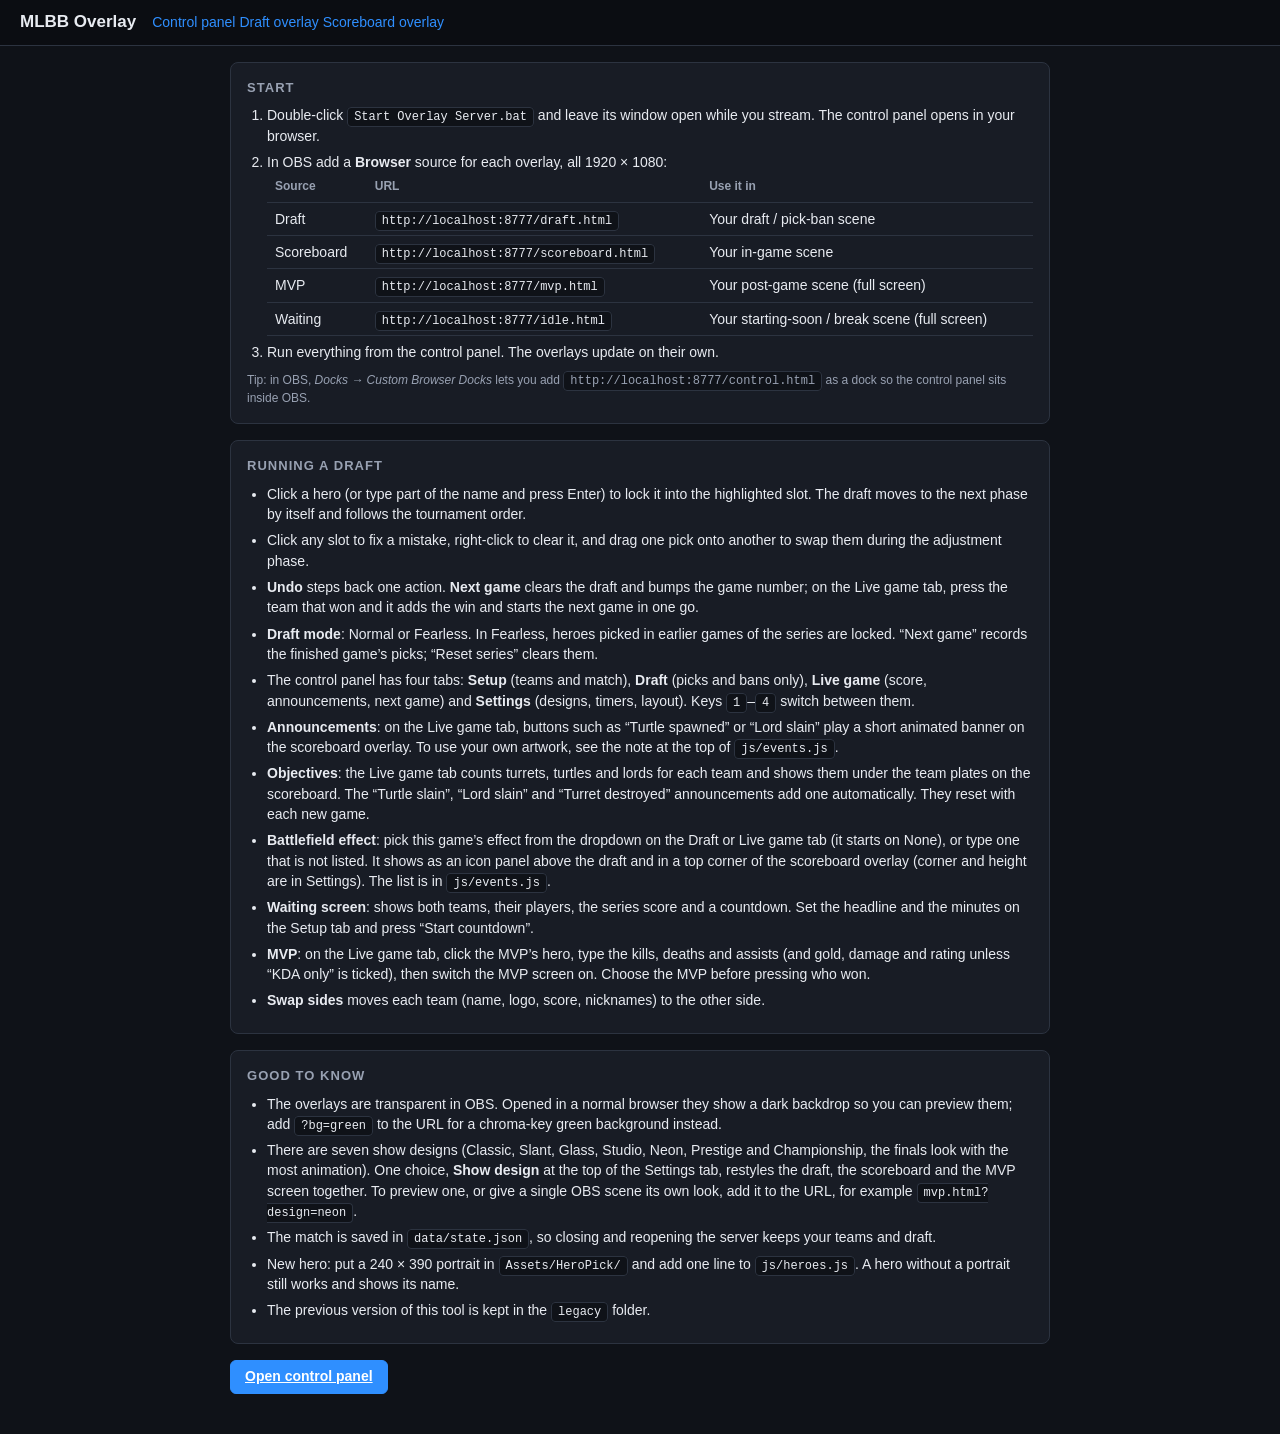
==== index.html @ 10f3a387 "Add MVP and waiting screens, one show design, Championship look - MVP screen (mvp.html): pick the MV" ====
<!DOCTYPE html>
<html lang="en">
<head>
    <meta charset="UTF-8">
    <meta name="viewport" content="width=device-width, initial-scale=1.0">
    <title>MLBB Overlay – Setup</title>
    <link rel="stylesheet" href="css/control.css">
    <style>
        main { max-width: 860px; }
        .card h2 { margin-bottom: 8px; }
        ol, ul { margin: 0; padding-left: 20px; }
        li { margin: 6px 0; }
        code { padding: 2px 6px; background: var(--bg); border: 1px solid var(--line); border-radius: 4px; font: 12px Consolas, monospace; }
        .big-links { display: flex; gap: 10px; flex-wrap: wrap; }
        table { width: 100%; border-collapse: collapse; }
        td, th { text-align: left; padding: 6px 8px; border-bottom: 1px solid var(--line); }
        th { color: var(--muted); font-size: 12px; font-weight: 600; }
    </style>
</head>
<body>
<header class="topbar">
    <h1>MLBB Overlay</h1>
    <nav>
        <a href="control.html">Control panel</a>
        <a href="draft.html" target="_blank">Draft overlay</a>
        <a href="scoreboard.html" target="_blank">Scoreboard overlay</a>
    </nav>
</header>
<main>
    <div class="card">
        <h2>Start</h2>
        <ol>
            <li>Double-click <code>Start Overlay Server.bat</code> and leave its window open while you stream. The control panel opens in your browser.</li>
            <li>In OBS add a <b>Browser</b> source for each overlay, all 1920 × 1080:
                <table>
                    <tr><th>Source</th><th>URL</th><th>Use it in</th></tr>
                    <tr><td>Draft</td><td><code>http://localhost:8777/draft.html</code></td><td>Your draft / pick-ban scene</td></tr>
                    <tr><td>Scoreboard</td><td><code>http://localhost:8777/scoreboard.html</code></td><td>Your in-game scene</td></tr>
                    <tr><td>MVP</td><td><code>http://localhost:8777/mvp.html</code></td><td>Your post-game scene (full screen)</td></tr>
                    <tr><td>Waiting</td><td><code>http://localhost:8777/idle.html</code></td><td>Your starting-soon / break scene (full screen)</td></tr>
                </table>
            </li>
            <li>Run everything from the control panel. The overlays update on their own.</li>
        </ol>
        <p class="hint">Tip: in OBS, <i>Docks → Custom Browser Docks</i> lets you add <code>http://localhost:8777/control.html</code> as a dock so the control panel sits inside OBS.</p>
    </div>

    <div class="card">
        <h2>Running a draft</h2>
        <ul>
            <li>Click a hero (or type part of the name and press Enter) to lock it into the highlighted slot. The draft moves to the next phase by itself and follows the tournament order.</li>
            <li>Click any slot to fix a mistake, right-click to clear it, and drag one pick onto another to swap them during the adjustment phase.</li>
            <li><b>Undo</b> steps back one action. <b>Next game</b> clears the draft and bumps the game number; on the Live game tab, press the team that won and it adds the win and starts the next game in one go.</li>
            <li><b>Draft mode</b>: Normal or Fearless. In Fearless, heroes picked in earlier games of the series are locked. “Next game” records the finished game’s picks; “Reset series” clears them.</li>
            <li>The control panel has four tabs: <b>Setup</b> (teams and match), <b>Draft</b> (picks and bans only), <b>Live game</b> (score, announcements, next game) and <b>Settings</b> (designs, timers, layout). Keys <code>1</code>–<code>4</code> switch between them.</li>
            <li><b>Announcements</b>: on the Live game tab, buttons such as “Turtle spawned” or “Lord slain” play a short animated banner on the scoreboard overlay. To use your own artwork, see the note at the top of <code>js/events.js</code>.</li>
            <li><b>Objectives</b>: the Live game tab counts turrets, turtles and lords for each team and shows them under the team plates on the scoreboard. The “Turtle slain”, “Lord slain” and “Turret destroyed” announcements add one automatically. They reset with each new game.</li>
            <li><b>Battlefield effect</b>: pick this game’s effect from the dropdown on the Draft or Live game tab (it starts on None), or type one that is not listed. It shows as an icon panel above the draft and in a top corner of the scoreboard overlay (corner and height are in Settings). The list is in <code>js/events.js</code>.</li>
            <li><b>Waiting screen</b>: shows both teams, their players, the series score and a countdown. Set the headline and the minutes on the Setup tab and press “Start countdown”.</li>
            <li><b>MVP</b>: on the Live game tab, click the MVP’s hero, type the kills, deaths and assists (and gold, damage and rating unless “KDA only” is ticked), then switch the MVP screen on. Choose the MVP before pressing who won.</li>
            <li><b>Swap sides</b> moves each team (name, logo, score, nicknames) to the other side.</li>
        </ul>
    </div>

    <div class="card">
        <h2>Good to know</h2>
        <ul>
            <li>The overlays are transparent in OBS. Opened in a normal browser they show a dark backdrop so you can preview them; add <code>?bg=green</code> to the URL for a chroma-key green background instead.</li>
            <li>There are seven show designs (Classic, Slant, Glass, Studio, Neon, Prestige and Championship, the finals look with the most animation). One choice, <b>Show design</b> at the top of the Settings tab, restyles the draft, the scoreboard and the MVP screen together. To preview one, or give a single OBS scene its own look, add it to the URL, for example <code>mvp.html?design=neon</code>.</li>
            <li>The match is saved in <code>data/state.json</code>, so closing and reopening the server keeps your teams and draft.</li>
            <li>New hero: put a 240 × 390 portrait in <code>Assets/HeroPick/</code> and add one line to <code>js/heroes.js</code>. A hero without a portrait still works and shows its name.</li>
            <li>The previous version of this tool is kept in the <code>legacy</code> folder.</li>
        </ul>
    </div>

    <div class="big-links">
        <a class="btn primary" href="control.html">Open control panel</a>
    </div>
</main>
</body>
</html>
---- css/control.css ----
:root {
    --bg: #0f1218;
    --card: #181c25;
    --card-2: #20252f;
    --line: #2c3340;
    --text: #e8ebf1;
    --muted: #98a1b2;
    --blue: #2f8fff;
    --red: #ff3d55;
    --gold: #ffc94d;
    --ok: #36c275;
    --radius: 8px;
}

* { box-sizing: border-box; }
[hidden] { display: none !important; }

body {
    margin: 0;
    background: var(--bg);
    color: var(--text);
    font: 14px/1.45 'Segoe UI', Roboto, Arial, sans-serif;
}

.blue { --team: var(--blue); }
.red { --team: var(--red); }

/* ---- top bar ---- */
.topbar {
    position: sticky;
    top: 0;
    z-index: 5;
    display: flex;
    align-items: center;
    gap: 16px;
    flex-wrap: wrap;
    padding: 10px 20px;
    background: #0b0d12;
    border-bottom: 1px solid var(--line);
}
.topbar h1 { margin: 0; font-size: 17px; font-weight: 700; }
.topbar a { color: var(--blue); text-decoration: none; }
.topbar a:hover { text-decoration: underline; }
.status { padding: 3px 10px; border-radius: 999px; font-size: 12px; background: var(--card-2); color: var(--muted); }
.status::before { content: ''; display: inline-block; width: 8px; height: 8px; margin-right: 6px; border-radius: 50%; background: currentColor; }
.status.ok { color: var(--ok); }
.status.warn { color: var(--gold); }
.status.bad { color: var(--red); }

main { max-width: 1560px; margin: 0 auto; padding: 16px 20px 40px; display: flex; flex-direction: column; gap: 16px; }
.row3 { display: grid; grid-template-columns: 1fr 1.15fr 1fr; gap: 16px; }
.row2 { display: grid; grid-template-columns: 1fr 1fr; gap: 16px; }

.card {
    background: var(--card);
    border: 1px solid var(--line);
    border-radius: var(--radius);
    padding: 16px;
    min-width: 0;
}
.card.team { border-top: 3px solid var(--team); }
.card h2 { margin: 0 0 12px; font-size: 13px; font-weight: 700; letter-spacing: 0.08em; text-transform: uppercase; color: var(--muted); }
.card.team h2 { color: var(--team); }
hr { border: 0; border-top: 1px solid var(--line); margin: 14px 0; }

/* ---- form controls ---- */
.field { display: flex; flex-direction: column; gap: 4px; margin-bottom: 12px; font-size: 12px; color: var(--muted); min-width: 0; }
.field.grow { flex: 1 1 0; }
.field.tag { width: 84px; }
.field.small { width: 120px; margin-bottom: 0; }
.inline { display: flex; gap: 12px; align-items: flex-start; flex-wrap: wrap; }
.inline > .field:not(.tag):not(.small):not(.fixed) { flex: 1 1 140px; }
.team .logo-row { flex-wrap: nowrap; }
.team .logo-row .btn { padding: 0 10px; }

input[type='text'], input[type='number'], input[type='search'], select {
    width: 100%;
    height: 34px;
    padding: 0 10px;
    color: var(--text);
    background: var(--bg);
    border: 1px solid var(--line);
    border-radius: 6px;
    font: inherit;
}
input:focus-visible, select:focus-visible, button:focus-visible, .btn:focus-within {
    outline: 2px solid var(--blue);
    outline-offset: 1px;
}
input::placeholder { color: #5d6676; }

.btn, .stepper button, .chip {
    display: inline-flex;
    align-items: center;
    justify-content: center;
    height: 34px;
    padding: 0 14px;
    color: var(--text);
    background: var(--card-2);
    border: 1px solid var(--line);
    border-radius: 6px;
    font: inherit;
    font-weight: 600;
    white-space: nowrap;
    cursor: pointer;
    user-select: none;
}
.btn:hover, .stepper button:hover, .chip:hover { background: #2a3140; border-color: #3c4658; }
.btn:active, .stepper button:active { transform: translateY(1px); }
.btn:disabled, .stepper button:disabled { opacity: 0.45; cursor: default; }
.btn.primary { background: var(--blue); border-color: var(--blue); color: #fff; }
.btn.primary:hover { background: #4a9eff; }
.btn.ghost { background: transparent; }
.btn.danger { color: #ff8090; border-color: #5a2a33; }
.btn.danger:hover { background: #3a1c22; }
.btn[data-armed] { background: var(--red); border-color: var(--red); color: #fff; }

.actions { display: flex; gap: 8px; flex-wrap: wrap; align-items: center; }
.check { display: flex; align-items: center; gap: 8px; color: var(--text); font-size: 13px; cursor: pointer; }
.check input { width: 16px; height: 16px; accent-color: var(--blue); }
.match .check { margin-top: 12px; }
.hint { margin: 10px 0 0; font-size: 12px; color: var(--muted); }

.stepper { display: inline-flex; align-items: center; gap: 6px; }
.stepper button { width: 34px; padding: 0; font-size: 18px; }
.stepper output { min-width: 34px; text-align: center; font-size: 18px; font-weight: 700; color: var(--text); }
.stepper.big output { min-width: 44px; font-size: 28px; color: var(--team); }

.logo-row { display: flex; align-items: center; gap: 8px; flex-wrap: wrap; }
.logo-preview {
    width: 56px;
    height: 56px;
    display: flex;
    align-items: center;
    justify-content: center;
    background: var(--bg);
    border: 1px solid var(--line);
    border-radius: 6px;
    color: var(--team, var(--muted));
    font-weight: 700;
    overflow: hidden;
}
.logo-preview.wide { width: 96px; }
.logo-preview img { width: 100%; height: 100%; object-fit: contain; padding: 4px; }

/* ---- draft ---- */
.draft-head { display: flex; align-items: center; gap: 14px; flex-wrap: wrap; margin-bottom: 12px; }
.draft-head h2 { margin: 0; }
.phase-box {
    display: flex;
    flex-direction: column;
    min-width: 230px;
    padding: 6px 12px;
    border-left: 4px solid var(--team, var(--gold));
    background: var(--card-2);
    border-radius: 0 6px 6px 0;
}
.phase-step { font-size: 11px; color: var(--muted); text-transform: uppercase; letter-spacing: 0.06em; }
.phase-name { font-size: 16px; font-weight: 700; text-transform: capitalize; color: var(--team, var(--gold)); }
.timer-box {
    min-width: 70px;
    padding: 0 12px;
    height: 48px;
    display: flex;
    align-items: center;
    justify-content: center;
    font-size: 30px;
    font-weight: 700;
    font-variant-numeric: tabular-nums;
    background: var(--bg);
    border: 1px solid var(--line);
    border-radius: 6px;
}
.timer-box.low { color: var(--red); border-color: var(--red); }

.options { display: flex; gap: 10px 22px; flex-wrap: wrap; align-items: flex-end; margin-bottom: 14px; }
.options .check { height: 34px; }

.board { display: grid; grid-template-columns: 1fr 1fr; gap: 20px; }
.board-side { min-width: 0; }
.board-title { font-size: 15px; font-weight: 700; color: var(--team); margin-bottom: 8px; white-space: nowrap; overflow: hidden; text-overflow: ellipsis; }
.board-side.red .board-title { text-align: right; }
.slots { display: flex; gap: 8px; margin-bottom: 8px; }
.board-side.red .slots { flex-direction: row-reverse; }
.pick-col { flex: 1 1 0; min-width: 0; display: flex; flex-direction: column; gap: 6px; }
.pick-col input { height: 30px; font-size: 13px; text-align: center; padding: 0 6px; }

.slot {
    position: relative;
    display: block;
    width: 100%;
    padding: 0;
    overflow: hidden;
    color: var(--text);
    background: var(--bg);
    border: 2px solid var(--line);
    border-radius: 6px;
    font: inherit;
    cursor: pointer;
}
.slot.ban { flex: 0 0 64px; width: 64px; height: 56px; }
.slot.pick { height: 132px; }
.slot img { position: absolute; inset: 0; width: 100%; height: 100%; object-fit: cover; object-position: 50% 10%; pointer-events: none; }
.slot.ban img { filter: grayscale(1) brightness(0.75); }
.slot .snum { position: absolute; inset: 0; display: flex; align-items: center; justify-content: center; font-size: 11px; color: #5d6676; text-transform: uppercase; }
.slot.filled .snum { display: none; }
.slot .sname {
    position: absolute;
    left: 0;
    right: 0;
    bottom: 0;
    padding: 12px 4px 3px;
    font-size: 12px;
    font-weight: 600;
    text-align: center;
    white-space: nowrap;
    overflow: hidden;
    text-overflow: ellipsis;
    background: linear-gradient(to top, rgba(0, 0, 0, 0.9), transparent);
}
.slot.ban .sname { font-size: 10px; padding-top: 8px; }
.slot:not(.filled) .sname { display: none; }
.slot:hover { border-color: #55627a; }
.slot.current { border-color: var(--team); border-style: dashed; }
.slot.current .snum { color: var(--team); }
.slot.target { border-style: solid; border-color: var(--gold); box-shadow: 0 0 0 3px rgba(255, 201, 77, 0.3); }
.slot.target .snum { color: var(--gold); font-weight: 700; }

/* ---- hero picker ---- */
.picker { margin-top: 16px; border-top: 1px solid var(--line); padding-top: 14px; }
.picker-head { display: flex; gap: 12px; flex-wrap: wrap; align-items: center; margin-bottom: 12px; }
.picker-head input { flex: 1 1 280px; max-width: 520px; height: 38px; }
.roles { display: flex; gap: 6px; flex-wrap: wrap; }
.chip { height: 30px; padding: 0 12px; border-radius: 999px; font-weight: 500; font-size: 13px; }
.chip.on { background: var(--text); color: var(--bg); border-color: var(--text); }

.hero-grid { display: grid; grid-template-columns: repeat(auto-fill, minmax(78px, 1fr)); gap: 6px; }
.hero {
    position: relative;
    height: 96px;
    padding: 0;
    overflow: hidden;
    color: var(--text);
    background: var(--card-2);
    border: 2px solid transparent;
    border-radius: 6px;
    font: inherit;
    cursor: pointer;
}
.hero img { position: absolute; inset: 0; width: 100%; height: 100%; object-fit: cover; object-position: 50% 8%; }
.hero.noimg img { display: none; }
.hero span {
    position: absolute;
    left: 0;
    right: 0;
    bottom: 0;
    padding: 14px 3px 3px;
    font-size: 11px;
    font-weight: 600;
    line-height: 1.15;
    text-align: center;
    background: linear-gradient(to top, rgba(0, 0, 0, 0.92) 40%, transparent);
}
.hero.noimg span { top: 0; display: flex; align-items: center; justify-content: center; padding: 4px; font-size: 12px; background: none; }
.hero:hover:not(:disabled) { border-color: var(--gold); transform: translateY(-1px); }
.hero:disabled { cursor: not-allowed; opacity: 0.28; filter: grayscale(1); }
.hero em { display: none; }
.hero.locked { opacity: 0.5; }
.hero.locked em {
    display: block;
    position: absolute;
    top: 4px;
    left: 4px;
    padding: 1px 5px;
    font-size: 10px;
    font-style: normal;
    font-weight: 700;
    color: #1b1400;
    background: var(--gold);
    border-radius: 3px;
}

/* ---- fearless: heroes already played this series ---- */
.field.medium { width: 240px; margin-bottom: 0; }
.played { display: grid; grid-template-columns: 1fr 1fr; gap: 20px; margin-top: 14px; padding: 12px; background: var(--bg); border: 1px solid var(--line); border-radius: 6px; }
.played-title { font-size: 12px; font-weight: 700; color: var(--team); margin-bottom: 6px; }
.played .hint { margin: 0; }
.played-foot { grid-column: 1 / -1; display: flex; align-items: center; justify-content: space-between; gap: 12px; flex-wrap: wrap; }
.played-row { display: flex; gap: 6px; flex-wrap: wrap; align-items: center; margin-bottom: 6px; }
.played-row span { width: 54px; font-size: 12px; color: var(--muted); }
.pchip { height: 24px; padding: 0 8px; color: var(--text); background: var(--card-2); border: 1px solid var(--line); border-radius: 4px; font: inherit; font-size: 12px; cursor: context-menu; }

/* ---- OBS urls ---- */
.url-row { display: flex; align-items: center; gap: 10px; margin-bottom: 8px; }
.url-row span { width: 84px; color: var(--muted); font-size: 12px; }
.url-row code { flex: 1 1 0; min-width: 0; padding: 7px 10px; overflow-x: auto; white-space: nowrap; background: var(--bg); border: 1px solid var(--line); border-radius: 6px; font: 12px Consolas, monospace; }

@media (max-width: 1100px) {
    .row3, .row2, .board { grid-template-columns: 1fr; }
    .board-side.red .slots { flex-direction: row; }
    .board-side.red .board-title { text-align: left; }
}

/* ---- tabs: one screen per moment of the broadcast ---- */
.tabs { display: flex; gap: 4px; padding: 4px; background: var(--card); border: 1px solid var(--line); border-radius: 10px; }
.tab {
    display: inline-flex;
    align-items: center;
    gap: 8px;
    height: 38px;
    padding: 0 18px;
    color: var(--muted);
    background: transparent;
    border: 0;
    border-radius: 7px;
    font: inherit;
    font-size: 15px;
    font-weight: 700;
    cursor: pointer;
}
.tab:hover { color: var(--text); background: var(--card-2); }
.tab.on { color: #fff; background: var(--blue); }
.tab kbd { padding: 0 6px; font: 600 11px Consolas, monospace; color: inherit; border: 1px solid currentColor; border-radius: 4px; opacity: 0.6; }
.summary { margin-left: auto; font-size: 16px; font-weight: 700; font-variant-numeric: tabular-nums; white-space: pre; }

.panel { display: flex; flex-direction: column; gap: 16px; }
.lead { margin: 0; font-size: 15px; color: var(--muted); }
.next-step { display: flex; align-items: center; justify-content: flex-end; gap: 12px; font-weight: 600; }
.btn.big { height: 46px; padding: 0 26px; font-size: 16px; }
.card-head { display: flex; align-items: center; justify-content: space-between; gap: 12px; margin-bottom: 12px; }
.card-head h2 { margin: 0; }
.card > .check { margin-top: 10px; }
.check.onair { margin-left: auto; padding: 0 12px; height: 34px; border: 1px solid var(--line); border-radius: 6px; }
.check.onair:has(input:checked) { border-color: var(--ok); color: var(--ok); }
.check.onair input { accent-color: var(--ok); }

/* ---- live game: series score ---- */
.scorecard { display: grid; grid-template-columns: 1fr auto 1fr; align-items: center; gap: 24px; }
.score-side { display: flex; flex-direction: column; align-items: center; gap: 8px; min-width: 0; padding: 10px; border-top: 3px solid var(--team); border-radius: 6px; background: var(--bg); }
.score-name { max-width: 100%; font-size: 20px; font-weight: 700; color: var(--team); white-space: nowrap; overflow: hidden; text-overflow: ellipsis; }
.score-mid { display: flex; flex-direction: column; align-items: center; gap: 6px; }
.score-mid .check.onair { margin: 8px 0 0; }
.score-label { font-size: 12px; color: var(--muted); text-transform: uppercase; letter-spacing: 0.08em; }
.stepper.huge { gap: 16px; }
.stepper.huge button { width: 56px; height: 56px; font-size: 30px; }
.stepper.huge output { min-width: 80px; font-size: 64px; line-height: 1; color: var(--team); font-variant-numeric: tabular-nums; }

/* ---- live game: announcement buttons ---- */
.events { display: grid; grid-template-columns: 1fr 1fr 1fr; gap: 16px; }
.ecol { display: flex; flex-direction: column; gap: 8px; min-width: 0; }
.ecol-title { font-size: 13px; font-weight: 700; color: var(--team, var(--muted)); text-transform: uppercase; letter-spacing: 0.06em; white-space: nowrap; overflow: hidden; text-overflow: ellipsis; }
.ecol.neutral .ecol-title { text-align: center; }
.ecol.red .ecol-title { text-align: right; }
.ebtn {
    display: flex;
    align-items: center;
    gap: 12px;
    height: 54px;
    padding: 0 14px;
    color: var(--text);
    background: var(--card-2);
    border: 1px solid var(--line);
    border-left: 5px solid var(--team, var(--gold));
    border-radius: 6px;
    font: inherit;
    font-size: 15px;
    font-weight: 700;
    text-align: left;
    cursor: pointer;
}
.ebtn i { flex: none; width: 30px; height: 30px; color: var(--team, var(--gold)); }
.ebtn i svg { display: block; width: 100%; height: 100%; }
.ebtn:hover { background: #2a3140; border-color: var(--team, var(--gold)); }
.ebtn:active { transform: translateY(1px); }
.ebtn.live { background: var(--team, var(--gold)); border-color: var(--team, var(--gold)); color: #0b0e14; }
.ebtn.live i { color: #0b0e14; }
.ebtn.live::after { content: 'ON SCREEN'; margin-left: auto; font-size: 11px; letter-spacing: 0.08em; }

/* ---- battlefield effect picker (Draft and Live) ---- */
.effect-row { display: flex; align-items: center; gap: 10px; flex-wrap: wrap; margin-bottom: 14px; }
.scorecard .effect-row { grid-column: 1 / -1; margin: 0; justify-content: center; }
.effect-label { font-size: 12px; color: var(--muted); text-transform: uppercase; letter-spacing: 0.08em; }
.effect-select { width: 220px; }
.effect-input { width: 180px !important; }

/* ---- live game: objective counters ---- */
.stats-ctl { display: flex; gap: 18px; flex-wrap: wrap; justify-content: center; margin-top: 4px; }
.stat { display: flex; align-items: center; gap: 6px; font-size: 12px; color: var(--muted); }
.stat i { width: 18px; height: 18px; color: var(--team); }
.stat i svg { display: block; width: 100%; height: 100%; }
.stat .stepper button { width: 28px; height: 28px; font-size: 16px; }
.stat .stepper output { min-width: 22px; font-size: 17px; }

.design-card .options { margin-bottom: 0; align-items: center; }
.design-card .field.medium { width: 360px; }
.design-card .hint { margin: 14px 0 0; font-size: 13px; }

/* ---- setup: waiting screen ---- */
.idle-row { align-items: center; margin-bottom: 12px; }
.idle-row .timer-box { min-width: 110px; }
.idle-msg-field { margin-bottom: 0; }

/* ---- live game: MVP ---- */
.mvp-picks { display: grid; grid-template-columns: 1fr 1fr; gap: 16px; margin-bottom: 14px; }
.mvp-side { display: grid; grid-template-columns: repeat(5, 1fr); gap: 8px; }
.mvp-side.red { direction: rtl; }
.mvp-pick {
    position: relative;
    height: 104px;
    padding: 0;
    overflow: hidden;
    direction: ltr;
    color: var(--text);
    background: var(--bg);
    border: 2px solid var(--line);
    border-radius: 6px;
    font: inherit;
    cursor: pointer;
}
.mvp-pick img { position: absolute; inset: 0; width: 100%; height: 100%; object-fit: cover; object-position: 50% 10%; }
.mvp-pick b, .mvp-pick span { position: absolute; left: 0; right: 0; padding: 0 4px; text-align: center; white-space: nowrap; overflow: hidden; text-overflow: ellipsis; }
.mvp-pick b { bottom: 18px; padding-top: 14px; font-size: 12px; background: linear-gradient(to top, rgba(0, 0, 0, 0.9), transparent); }
.mvp-pick span { bottom: 0; height: 18px; font-size: 11px; color: var(--team); background: rgba(0, 0, 0, 0.9); }
.mvp-pick:hover:not(:disabled) { border-color: var(--gold); }
.mvp-pick:disabled { cursor: default; opacity: 0.4; }
.mvp-pick:disabled b { position: static; display: block; padding: 0; line-height: 100px; background: none; color: #5d6676; }
.mvp-pick.on { border-color: var(--gold); box-shadow: 0 0 0 3px rgba(255, 201, 77, 0.35); }
.mvp-pick.on::after { content: 'MVP'; position: absolute; top: 4px; left: 4px; padding: 1px 6px; font-size: 11px; font-weight: 700; color: #1b1400; background: var(--gold); border-radius: 3px; }
.field.tiny { width: 76px; margin-bottom: 0; }
.mvp-fields { margin-bottom: 0; }
.mvp-fields input:disabled { opacity: 0.4; }

/* ---- live game: who won ---- */
.winners { display: grid; grid-template-columns: 1fr 1fr; gap: 16px; margin-bottom: 14px; }
.wbtn {
    height: 64px;
    padding: 0 18px;
    color: #fff;
    background: var(--team);
    border: 0;
    border-radius: 8px;
    font: inherit;
    font-size: 19px;
    font-weight: 700;
    white-space: nowrap;
    overflow: hidden;
    text-overflow: ellipsis;
    cursor: pointer;
}
.wbtn:hover:not(:disabled) { filter: brightness(1.15); }
.wbtn:active:not(:disabled) { transform: translateY(1px); }
.wbtn:disabled { opacity: 0.35; cursor: default; }
.result { margin: 0 0 14px; padding: 10px 14px; font-size: 16px; font-weight: 700; color: var(--gold); background: var(--bg); border: 1px solid var(--gold); border-radius: 6px; }

@media (max-width: 1100px) {
    .scorecard, .events, .winners, .mvp-picks { grid-template-columns: 1fr; }
    .mvp-side.red { direction: ltr; }
    .ecol.neutral .ecol-title, .ecol.red .ecol-title { text-align: left; }
    .summary { margin-left: 0; }
}
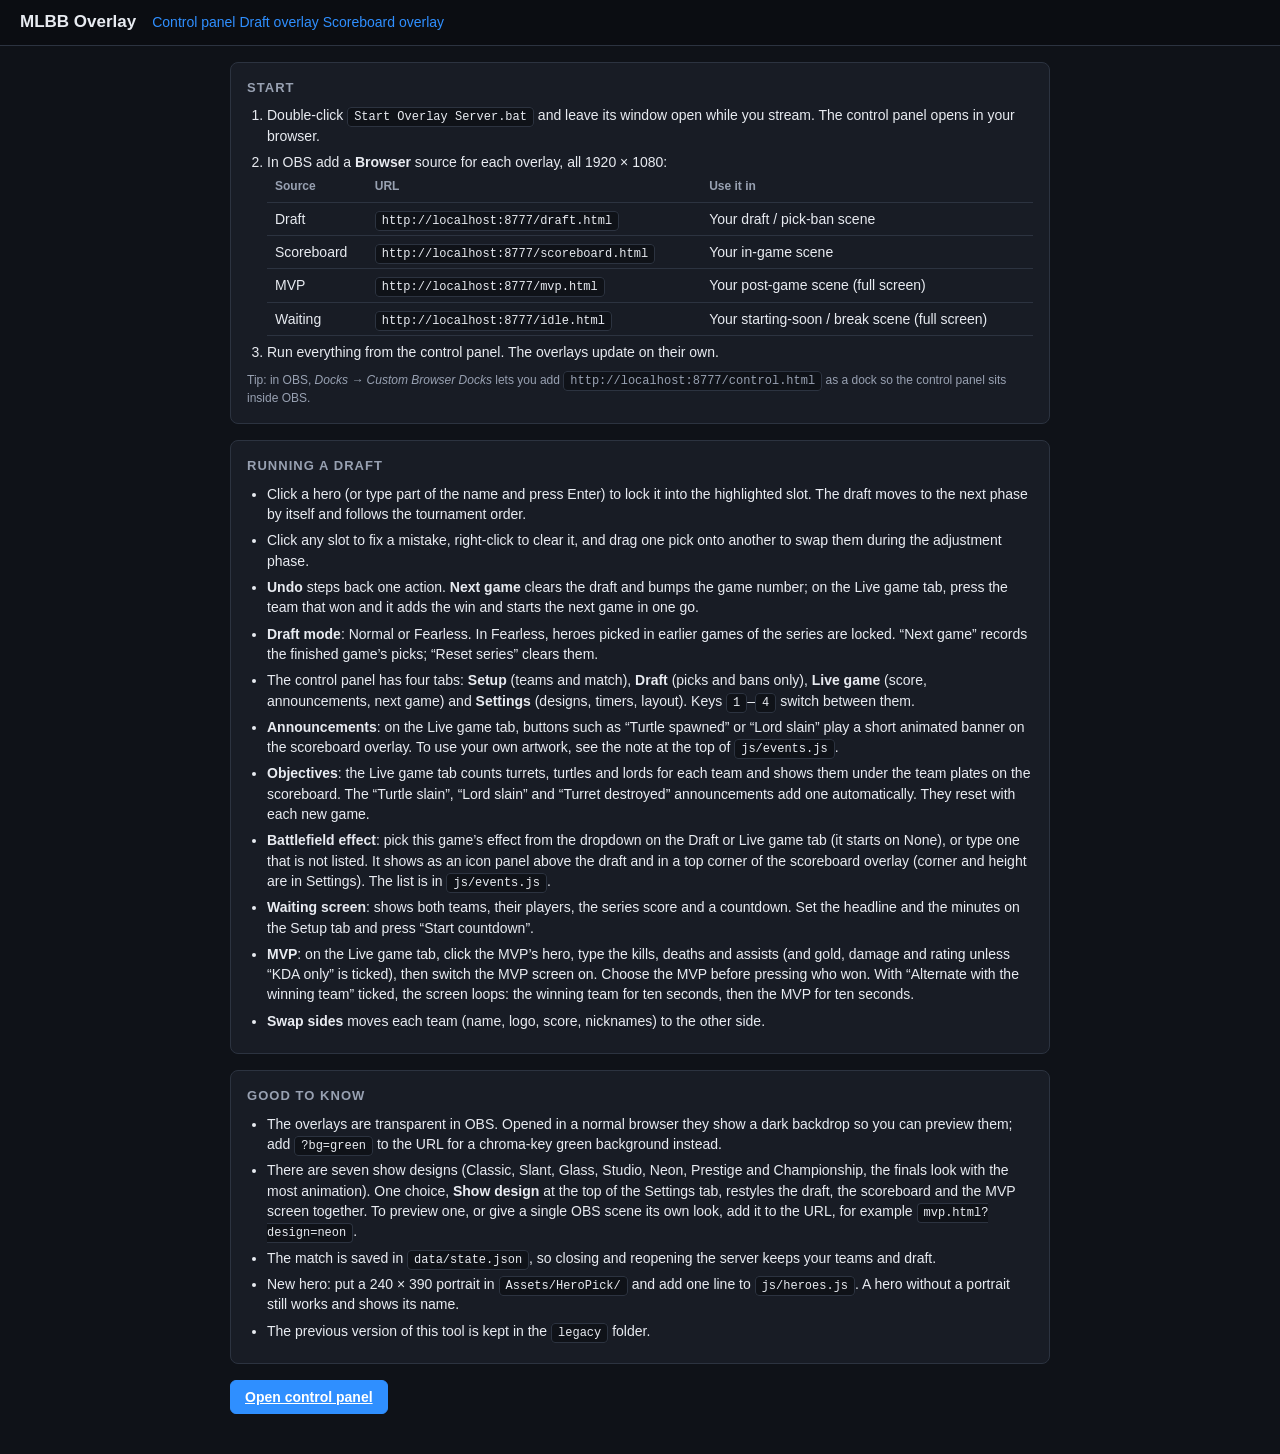
==== commit 93e21a46: "MVP screen loops the winning team and the MVP - New winner slide: game winner, logo, team name and s" ====
--- a/index.html
+++ b/index.html
@@ -57,7 +57,7 @@
             <li><b>Objectives</b>: the Live game tab counts turrets, turtles and lords for each team and shows them under the team plates on the scoreboard. The “Turtle slain”, “Lord slain” and “Turret destroyed” announcements add one automatically. They reset with each new game.</li>
             <li><b>Battlefield effect</b>: pick this game’s effect from the dropdown on the Draft or Live game tab (it starts on None), or type one that is not listed. It shows as an icon panel above the draft and in a top corner of the scoreboard overlay (corner and height are in Settings). The list is in <code>js/events.js</code>.</li>
             <li><b>Waiting screen</b>: shows both teams, their players, the series score and a countdown. Set the headline and the minutes on the Setup tab and press “Start countdown”.</li>
-            <li><b>MVP</b>: on the Live game tab, click the MVP’s hero, type the kills, deaths and assists (and gold, damage and rating unless “KDA only” is ticked), then switch the MVP screen on. Choose the MVP before pressing who won.</li>
+            <li><b>MVP</b>: on the Live game tab, click the MVP’s hero, type the kills, deaths and assists (and gold, damage and rating unless “KDA only” is ticked), then switch the MVP screen on. Choose the MVP before pressing who won. With “Alternate with the winning team” ticked, the screen loops: the winning team for ten seconds, then the MVP for ten seconds.</li>
             <li><b>Swap sides</b> moves each team (name, logo, score, nicknames) to the other side.</li>
         </ul>
     </div>
--- a/css/control.css
+++ b/css/control.css
@@ -428,6 +428,7 @@
 .mvp-pick.on::after { content: 'MVP'; position: absolute; top: 4px; left: 4px; padding: 1px 6px; font-size: 11px; font-weight: 700; color: #1b1400; background: var(--gold); border-radius: 3px; }
 .field.tiny { width: 76px; margin-bottom: 0; }
 .mvp-fields { margin-bottom: 0; }
+.mvp-loop { margin-top: 12px; padding-top: 12px; border-top: 1px solid var(--line); }
 .mvp-fields input:disabled { opacity: 0.4; }
 
 /* ---- live game: who won ---- */
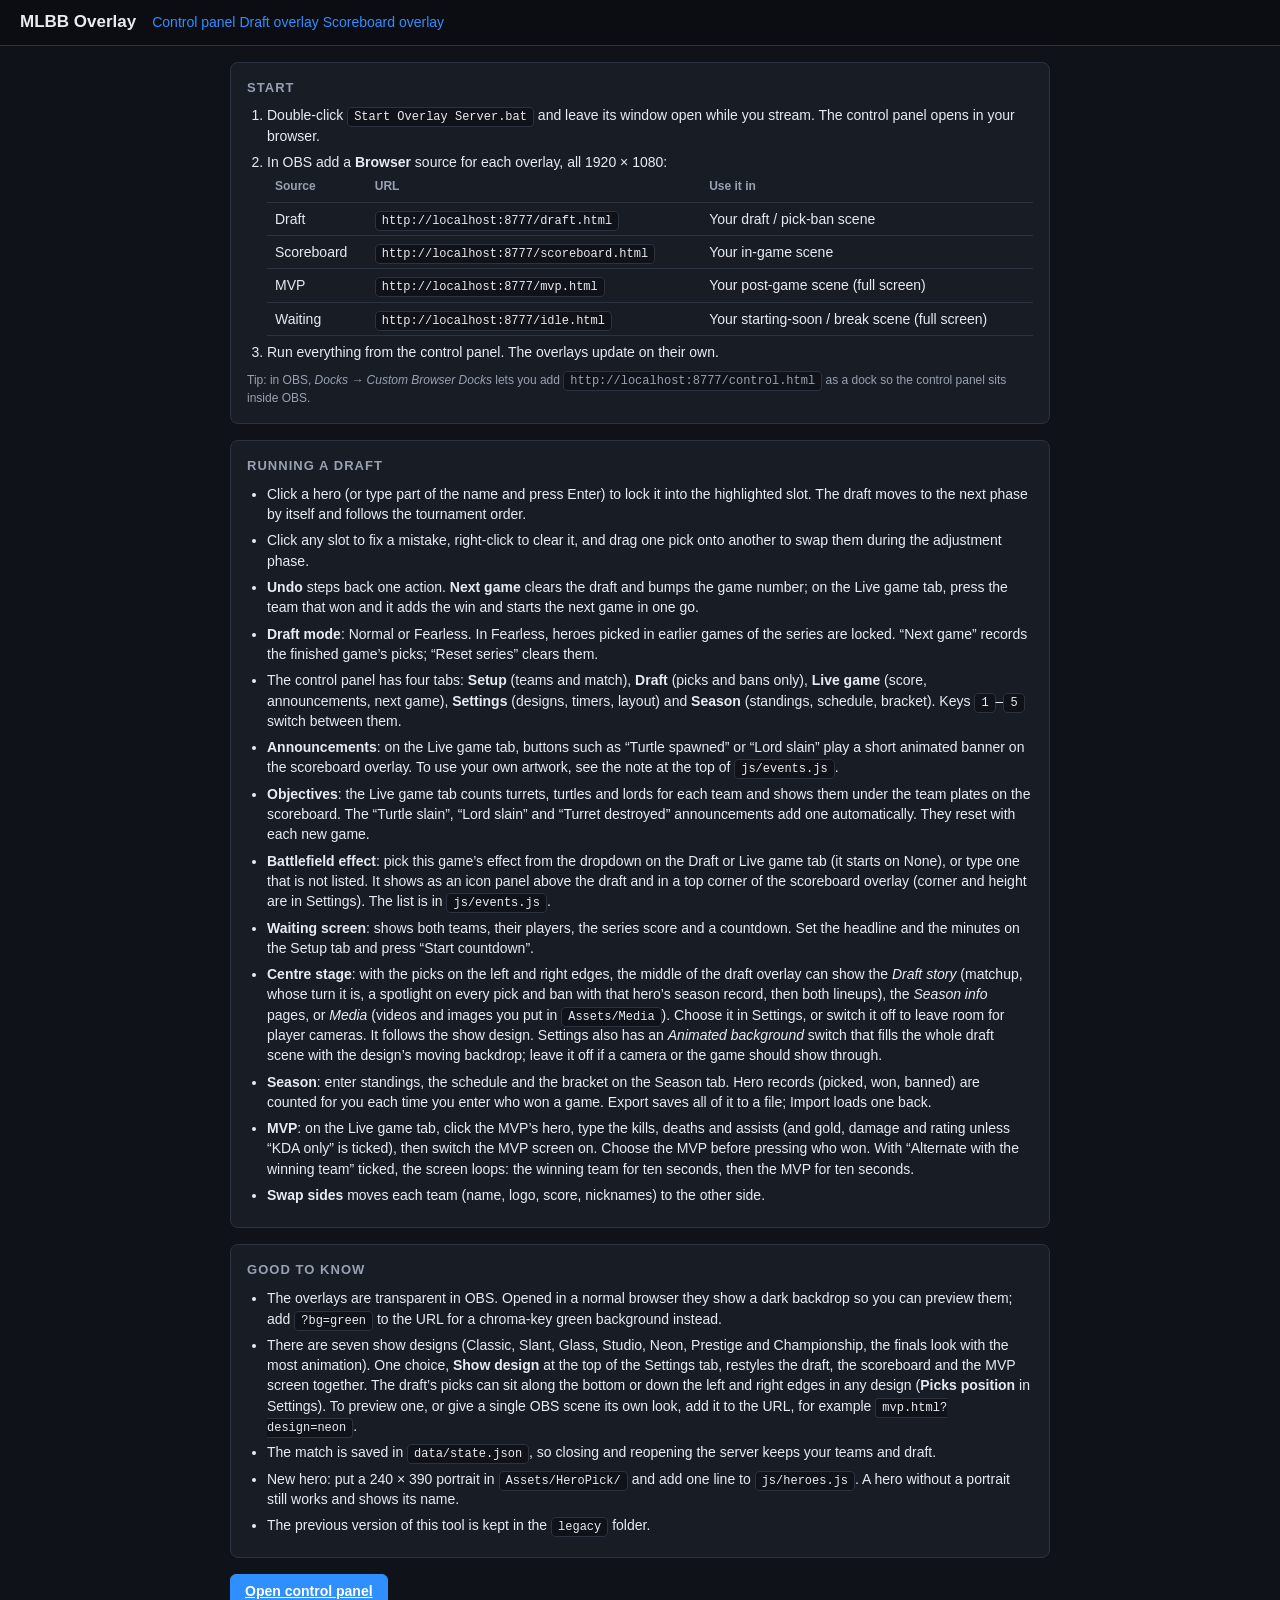
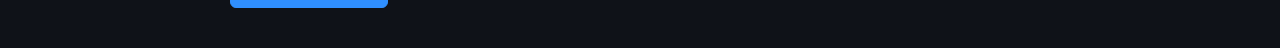
==== commit 4f5f2309: "Centre stage, Season tab, picks position and draft backdrop - Picks position: along the bottom or do" ====
--- a/index.html
+++ b/index.html
@@ -52,11 +52,13 @@
             <li>Click any slot to fix a mistake, right-click to clear it, and drag one pick onto another to swap them during the adjustment phase.</li>
             <li><b>Undo</b> steps back one action. <b>Next game</b> clears the draft and bumps the game number; on the Live game tab, press the team that won and it adds the win and starts the next game in one go.</li>
             <li><b>Draft mode</b>: Normal or Fearless. In Fearless, heroes picked in earlier games of the series are locked. “Next game” records the finished game’s picks; “Reset series” clears them.</li>
-            <li>The control panel has four tabs: <b>Setup</b> (teams and match), <b>Draft</b> (picks and bans only), <b>Live game</b> (score, announcements, next game) and <b>Settings</b> (designs, timers, layout). Keys <code>1</code>–<code>4</code> switch between them.</li>
+            <li>The control panel has four tabs: <b>Setup</b> (teams and match), <b>Draft</b> (picks and bans only), <b>Live game</b> (score, announcements, next game), <b>Settings</b> (designs, timers, layout) and <b>Season</b> (standings, schedule, bracket). Keys <code>1</code>–<code>5</code> switch between them.</li>
             <li><b>Announcements</b>: on the Live game tab, buttons such as “Turtle spawned” or “Lord slain” play a short animated banner on the scoreboard overlay. To use your own artwork, see the note at the top of <code>js/events.js</code>.</li>
             <li><b>Objectives</b>: the Live game tab counts turrets, turtles and lords for each team and shows them under the team plates on the scoreboard. The “Turtle slain”, “Lord slain” and “Turret destroyed” announcements add one automatically. They reset with each new game.</li>
             <li><b>Battlefield effect</b>: pick this game’s effect from the dropdown on the Draft or Live game tab (it starts on None), or type one that is not listed. It shows as an icon panel above the draft and in a top corner of the scoreboard overlay (corner and height are in Settings). The list is in <code>js/events.js</code>.</li>
             <li><b>Waiting screen</b>: shows both teams, their players, the series score and a countdown. Set the headline and the minutes on the Setup tab and press “Start countdown”.</li>
+            <li><b>Centre stage</b>: with the picks on the left and right edges, the middle of the draft overlay can show the <i>Draft story</i> (matchup, whose turn it is, a spotlight on every pick and ban with that hero’s season record, then both lineups), the <i>Season info</i> pages, or <i>Media</i> (videos and images you put in <code>Assets/Media</code>). Choose it in Settings, or switch it off to leave room for player cameras. It follows the show design. Settings also has an <i>Animated background</i> switch that fills the whole draft scene with the design’s moving backdrop; leave it off if a camera or the game should show through.</li>
+            <li><b>Season</b>: enter standings, the schedule and the bracket on the Season tab. Hero records (picked, won, banned) are counted for you each time you enter who won a game. Export saves all of it to a file; Import loads one back.</li>
             <li><b>MVP</b>: on the Live game tab, click the MVP’s hero, type the kills, deaths and assists (and gold, damage and rating unless “KDA only” is ticked), then switch the MVP screen on. Choose the MVP before pressing who won. With “Alternate with the winning team” ticked, the screen loops: the winning team for ten seconds, then the MVP for ten seconds.</li>
             <li><b>Swap sides</b> moves each team (name, logo, score, nicknames) to the other side.</li>
         </ul>
@@ -66,7 +68,7 @@
         <h2>Good to know</h2>
         <ul>
             <li>The overlays are transparent in OBS. Opened in a normal browser they show a dark backdrop so you can preview them; add <code>?bg=green</code> to the URL for a chroma-key green background instead.</li>
-            <li>There are seven show designs (Classic, Slant, Glass, Studio, Neon, Prestige and Championship, the finals look with the most animation). One choice, <b>Show design</b> at the top of the Settings tab, restyles the draft, the scoreboard and the MVP screen together. To preview one, or give a single OBS scene its own look, add it to the URL, for example <code>mvp.html?design=neon</code>.</li>
+            <li>There are seven show designs (Classic, Slant, Glass, Studio, Neon, Prestige and Championship, the finals look with the most animation). One choice, <b>Show design</b> at the top of the Settings tab, restyles the draft, the scoreboard and the MVP screen together. The draft’s picks can sit along the bottom or down the left and right edges in any design (<b>Picks position</b> in Settings). To preview one, or give a single OBS scene its own look, add it to the URL, for example <code>mvp.html?design=neon</code>.</li>
             <li>The match is saved in <code>data/state.json</code>, so closing and reopening the server keeps your teams and draft.</li>
             <li>New hero: put a 240 × 390 portrait in <code>Assets/HeroPick/</code> and add one line to <code>js/heroes.js</code>. A hero without a portrait still works and shows its name.</li>
             <li>The previous version of this tool is kept in the <code>legacy</code> folder.</li>
--- a/css/control.css
+++ b/css/control.css
@@ -73,7 +73,7 @@
 .team .logo-row { flex-wrap: nowrap; }
 .team .logo-row .btn { padding: 0 10px; }
 
-input[type='text'], input[type='number'], input[type='search'], select {
+input[type='text'], input[type='number'], input[type='search'], input[type='datetime-local'], select {
     width: 100%;
     height: 34px;
     padding: 0 10px;
@@ -400,6 +400,21 @@
 .idle-row .timer-box { min-width: 110px; }
 .idle-msg-field { margin-bottom: 0; }
 
+/* ---- season tab ---- */
+.stable { display: flex; flex-direction: column; gap: 6px; }
+.srow { display: flex; gap: 8px; align-items: center; }
+.srow input, .srow.head span { flex: 1 1 0; width: 0; min-width: 0; }
+.srow.head span { padding: 0 10px; font-size: 12px; color: var(--muted); }
+.srow .btn, .srow.head i { flex: none; width: 38px; padding: 0; }
+.hint.bad { color: #ff8090; }
+.htable { display: grid; grid-template-columns: repeat(auto-fill, minmax(360px, 1fr)); gap: 2px 24px; }
+.hrow { display: flex; gap: 8px; padding: 5px 10px; font-variant-numeric: tabular-nums; border-bottom: 1px solid var(--line); }
+.hrow span { flex: 0 0 62px; text-align: right; }
+.hrow span:first-child { flex: 1 1 0; min-width: 0; text-align: left; font-weight: 600; white-space: nowrap; overflow: hidden; text-overflow: ellipsis; }
+.hrow.head { font-size: 12px; color: var(--muted); }
+.hrow.head:not(:first-child) { display: none; }
+input[type='datetime-local'] { color-scheme: dark; }
+
 /* ---- live game: MVP ---- */
 .mvp-picks { display: grid; grid-template-columns: 1fr 1fr; gap: 16px; margin-bottom: 14px; }
 .mvp-side { display: grid; grid-template-columns: repeat(5, 1fr); gap: 8px; }
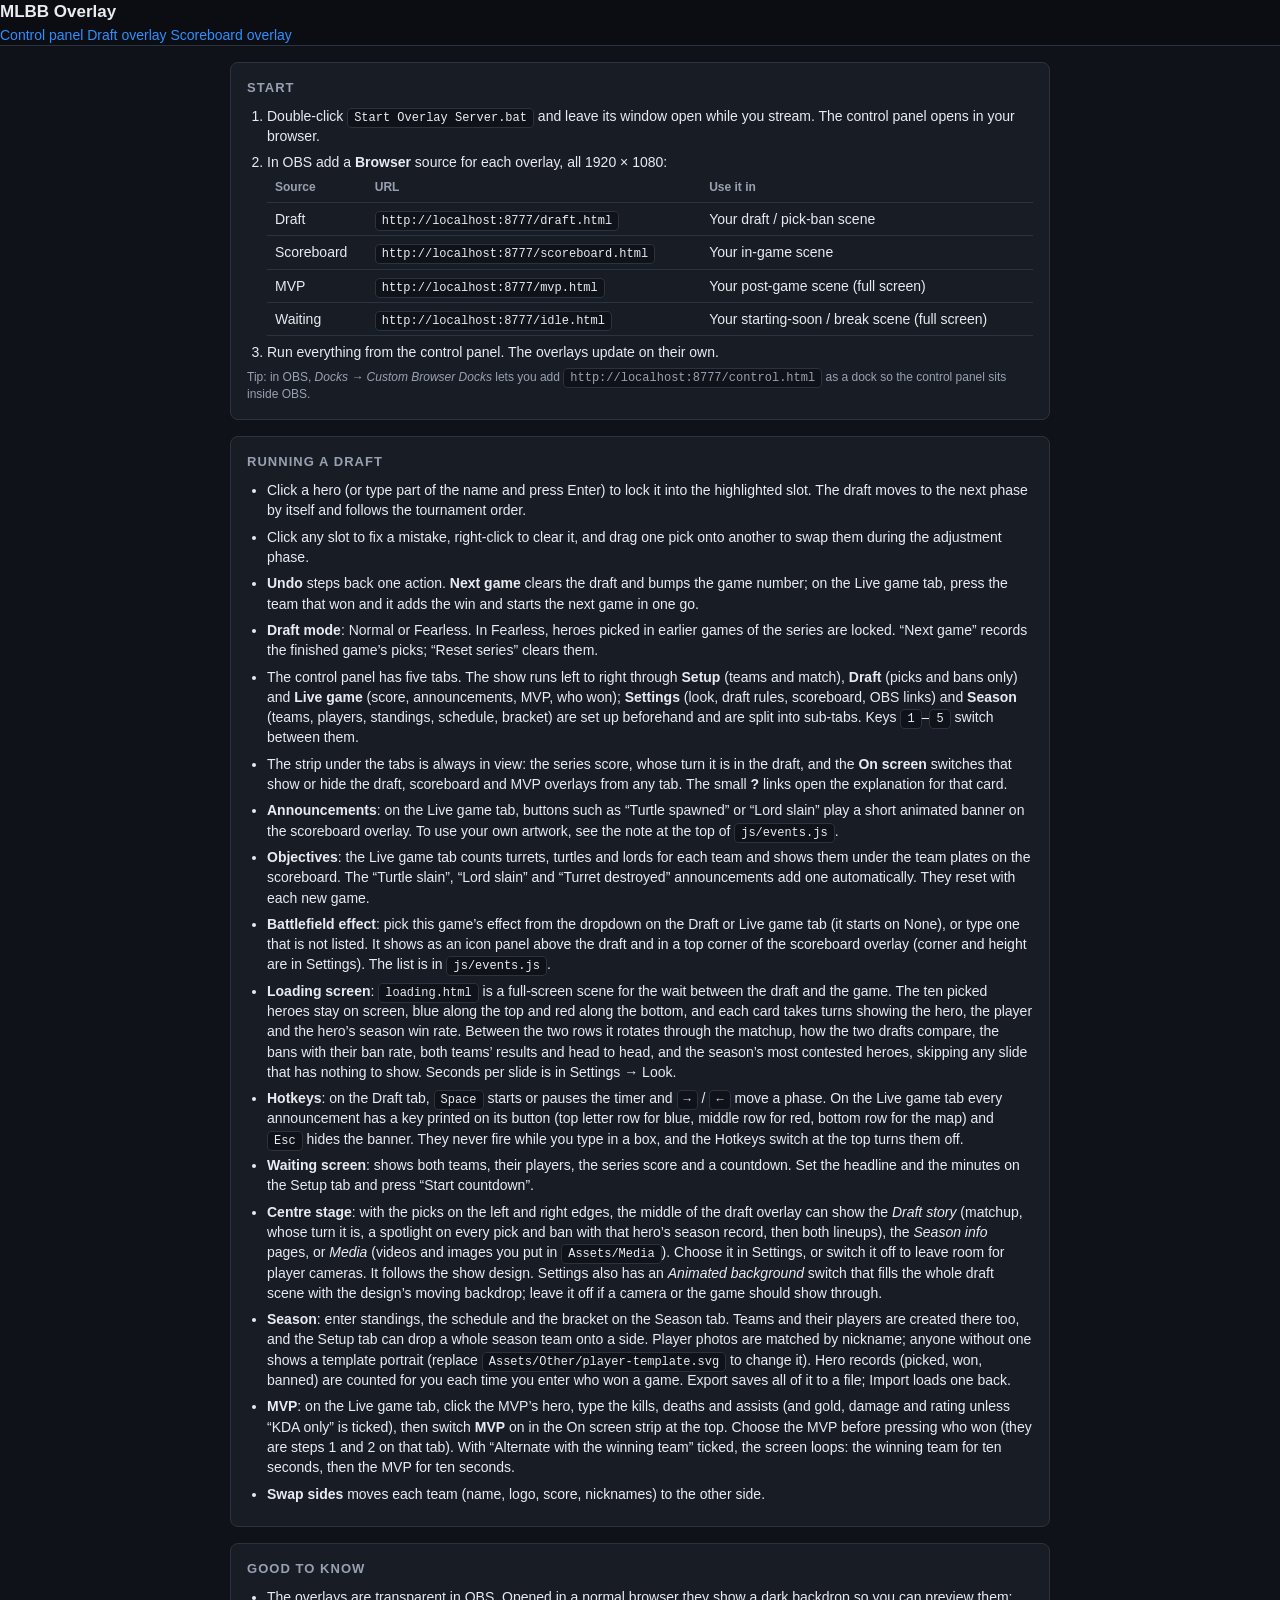
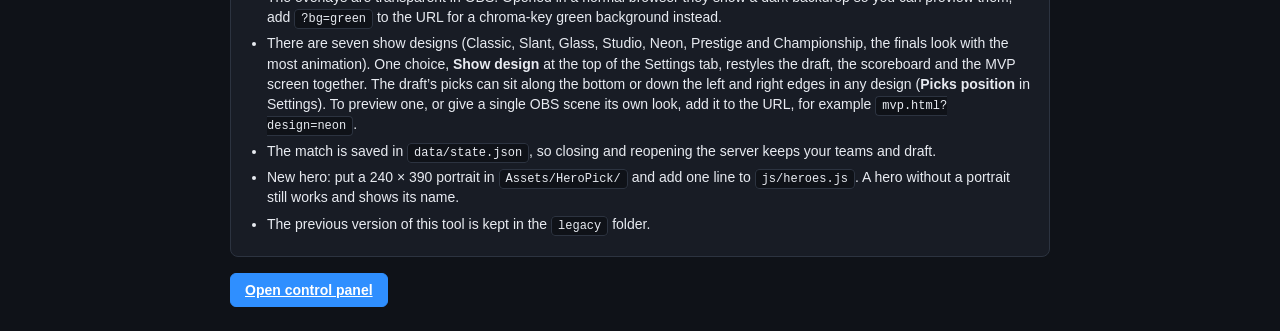
==== commit 602f526e: "Loading screen, hotkeys, control panel cleanup and season automation - Control panel: always-visible" ====
--- a/index.html
+++ b/index.html
@@ -52,14 +52,17 @@
             <li>Click any slot to fix a mistake, right-click to clear it, and drag one pick onto another to swap them during the adjustment phase.</li>
             <li><b>Undo</b> steps back one action. <b>Next game</b> clears the draft and bumps the game number; on the Live game tab, press the team that won and it adds the win and starts the next game in one go.</li>
             <li><b>Draft mode</b>: Normal or Fearless. In Fearless, heroes picked in earlier games of the series are locked. “Next game” records the finished game’s picks; “Reset series” clears them.</li>
-            <li>The control panel has four tabs: <b>Setup</b> (teams and match), <b>Draft</b> (picks and bans only), <b>Live game</b> (score, announcements, next game), <b>Settings</b> (designs, timers, layout) and <b>Season</b> (standings, schedule, bracket). Keys <code>1</code>–<code>5</code> switch between them.</li>
+            <li>The control panel has five tabs. The show runs left to right through <b>Setup</b> (teams and match), <b>Draft</b> (picks and bans only) and <b>Live game</b> (score, announcements, MVP, who won); <b>Settings</b> (look, draft rules, scoreboard, OBS links) and <b>Season</b> (teams, players, standings, schedule, bracket) are set up beforehand and are split into sub-tabs. Keys <code>1</code>–<code>5</code> switch between them.</li>
+            <li>The strip under the tabs is always in view: the series score, whose turn it is in the draft, and the <b>On screen</b> switches that show or hide the draft, scoreboard and MVP overlays from any tab. The small <b>?</b> links open the explanation for that card.</li>
             <li><b>Announcements</b>: on the Live game tab, buttons such as “Turtle spawned” or “Lord slain” play a short animated banner on the scoreboard overlay. To use your own artwork, see the note at the top of <code>js/events.js</code>.</li>
             <li><b>Objectives</b>: the Live game tab counts turrets, turtles and lords for each team and shows them under the team plates on the scoreboard. The “Turtle slain”, “Lord slain” and “Turret destroyed” announcements add one automatically. They reset with each new game.</li>
             <li><b>Battlefield effect</b>: pick this game’s effect from the dropdown on the Draft or Live game tab (it starts on None), or type one that is not listed. It shows as an icon panel above the draft and in a top corner of the scoreboard overlay (corner and height are in Settings). The list is in <code>js/events.js</code>.</li>
+            <li><b>Loading screen</b>: <code>loading.html</code> is a full-screen scene for the wait between the draft and the game. The ten picked heroes stay on screen, blue along the top and red along the bottom, and each card takes turns showing the hero, the player and the hero&rsquo;s season win rate. Between the two rows it rotates through the matchup, how the two drafts compare, the bans with their ban rate, both teams&rsquo; results and head to head, and the season&rsquo;s most contested heroes, skipping any slide that has nothing to show. Seconds per slide is in Settings &rarr; Look.</li>
+            <li><b>Hotkeys</b>: on the Draft tab, <code>Space</code> starts or pauses the timer and <code>&rarr;</code> / <code>&larr;</code> move a phase. On the Live game tab every announcement has a key printed on its button (top letter row for blue, middle row for red, bottom row for the map) and <code>Esc</code> hides the banner. They never fire while you type in a box, and the Hotkeys switch at the top turns them off.</li>
             <li><b>Waiting screen</b>: shows both teams, their players, the series score and a countdown. Set the headline and the minutes on the Setup tab and press “Start countdown”.</li>
             <li><b>Centre stage</b>: with the picks on the left and right edges, the middle of the draft overlay can show the <i>Draft story</i> (matchup, whose turn it is, a spotlight on every pick and ban with that hero’s season record, then both lineups), the <i>Season info</i> pages, or <i>Media</i> (videos and images you put in <code>Assets/Media</code>). Choose it in Settings, or switch it off to leave room for player cameras. It follows the show design. Settings also has an <i>Animated background</i> switch that fills the whole draft scene with the design’s moving backdrop; leave it off if a camera or the game should show through.</li>
-            <li><b>Season</b>: enter standings, the schedule and the bracket on the Season tab. Hero records (picked, won, banned) are counted for you each time you enter who won a game. Export saves all of it to a file; Import loads one back.</li>
-            <li><b>MVP</b>: on the Live game tab, click the MVP’s hero, type the kills, deaths and assists (and gold, damage and rating unless “KDA only” is ticked), then switch the MVP screen on. Choose the MVP before pressing who won. With “Alternate with the winning team” ticked, the screen loops: the winning team for ten seconds, then the MVP for ten seconds.</li>
+            <li><b>Season</b>: enter standings, the schedule and the bracket on the Season tab. Teams and their players are created there too, and the Setup tab can drop a whole season team onto a side. Player photos are matched by nickname; anyone without one shows a template portrait (replace <code>Assets/Other/player-template.svg</code> to change it). Hero records (picked, won, banned) are counted for you each time you enter who won a game. Export saves all of it to a file; Import loads one back.</li>
+            <li><b>MVP</b>: on the Live game tab, click the MVP’s hero, type the kills, deaths and assists (and gold, damage and rating unless “KDA only” is ticked), then switch <b>MVP</b> on in the On screen strip at the top. Choose the MVP before pressing who won (they are steps 1 and 2 on that tab). With “Alternate with the winning team” ticked, the screen loops: the winning team for ten seconds, then the MVP for ten seconds.</li>
             <li><b>Swap sides</b> moves each team (name, logo, score, nicknames) to the other side.</li>
         </ul>
     </div>
--- a/css/control.css
+++ b/css/control.css
@@ -407,6 +407,28 @@
 .srow.head span { padding: 0 10px; font-size: 12px; color: var(--muted); }
 .srow .btn, .srow.head i { flex: none; width: 38px; padding: 0; }
 .hint.bad { color: #ff8090; }
+.prow b { flex: none; width: 44px; height: 55px; overflow: hidden; border-radius: 4px; background: var(--bg); border: 1px solid var(--line); }
+.trow b { flex: none; width: 44px; height: 44px; overflow: hidden; border-radius: 4px; background: var(--bg); border: 1px solid var(--line); }
+.trow b img { display: block; width: 100%; height: 100%; object-fit: contain; padding: 3px; }
+.trow em { flex: none; display: flex; gap: 6px; width: 250px; font-style: normal; }
+.trow em .btn { flex: 1 1 auto; width: auto; padding: 0 10px; }
+.trow em .btn.danger { flex: none; width: 38px; }
+.prow select { flex: 2 1 0; width: 0; min-width: 0; }
+.prow b.is-logo img { object-fit: contain; padding: 3px; }
+.prow b.is-none { display: flex; align-items: center; justify-content: center; font-size: 10px; font-weight: 400; color: var(--muted); }
+.srow.prow em { width: 38px; }
+.prow select.player-show { flex: 2.4 1 0; }
+.prow { margin-bottom: 6px; }
+.pgroup-head { display: flex; align-items: center; justify-content: space-between; gap: 12px; margin: 18px 0 8px; padding-bottom: 6px; border-bottom: 1px solid var(--line); font-size: 14px; font-weight: 700; white-space: pre; }
+.pgroup-head:first-child { margin-top: 0; }
+.pgroup-head .btn { height: 30px; font-size: 13px; }
+.pgroup-empty { margin: 0 0 6px; }
+.field.loader { margin: 12px 0 0; }
+.prow b img { display: block; width: 100%; height: 100%; object-fit: cover; }
+.prow em { flex: none; display: flex; gap: 6px; width: 250px; font-style: normal; }
+.prow em .btn { flex: 1 1 auto; width: auto; padding: 0 10px; }
+.prow em .btn.danger { flex: none; width: 38px; }
+.prow.head b { height: 0; border: 0; }
 .htable { display: grid; grid-template-columns: repeat(auto-fill, minmax(360px, 1fr)); gap: 2px 24px; }
 .hrow { display: flex; gap: 8px; padding: 5px 10px; font-variant-numeric: tabular-nums; border-bottom: 1px solid var(--line); }
 .hrow span { flex: 0 0 62px; text-align: right; }
@@ -474,3 +496,177 @@
     .ecol.neutral .ecol-title, .ecol.red .ecol-title { text-align: left; }
     .summary { margin-left: 0; }
 }
+
+/* =====================================================================
+   Layout pass: a header that always says where the show is, one job per
+   screen, and explanations folded away until they are asked for.
+   ===================================================================== */
+:root { --top: 104px; }
+main { padding-bottom: 24px; }
+h3 { margin: 0 0 10px; font-size: 13px; font-weight: 700; color: var(--text); }
+h3 small { margin-left: 6px; font-size: 11px; font-weight: 500; color: var(--muted); text-transform: uppercase; letter-spacing: 0.06em; }
+
+/* ---- header: tabs on top, the "now" strip under them ---- */
+.topbar { display: block; padding: 0; }
+.topbar-main { display: flex; align-items: center; gap: 14px; flex-wrap: wrap; padding: 8px 20px; }
+.topbar-main .status { margin-left: auto; }
+.tabs { align-items: center; }
+.tab-arrow { width: 8px; height: 8px; margin: 0 2px 0 0; border-top: 2px solid var(--line); border-right: 2px solid var(--line); transform: rotate(45deg); }
+.tabs.quiet { background: transparent; border-color: transparent; padding-left: 0; }
+.tabs.quiet .tab { height: 34px; padding: 0 12px; font-size: 14px; font-weight: 600; }
+.nowbar { display: flex; align-items: center; gap: 10px 28px; flex-wrap: wrap; padding: 6px 20px; background: #12161e; border-top: 1px solid var(--line); }
+.now { display: flex; align-items: center; gap: 10px; min-width: 0; }
+.now > span { font-size: 11px; font-weight: 700; color: var(--muted); text-transform: uppercase; letter-spacing: 0.1em; }
+.now b { font-size: 15px; font-weight: 700; font-variant-numeric: tabular-nums; white-space: nowrap; overflow: hidden; text-overflow: ellipsis; }
+#now-phase { text-transform: capitalize; }
+.now .summary { margin: 0; white-space: pre; }
+.now.blue b, .now.red b { color: var(--team); }
+.now.onscreen { margin-left: auto; gap: 8px; }
+/* on-screen switches: one press, and the state is spelled out */
+.now .check.onair { margin: 0; height: 30px; padding: 0 10px 0 12px; gap: 8px; border-radius: 999px; font-size: 13px; font-weight: 700; color: var(--muted); background: var(--card); user-select: none; }
+.now .check.onair input { position: absolute; opacity: 0; pointer-events: none; }
+.now .check.onair::after { content: 'OFF'; min-width: 30px; padding: 1px 6px; font-size: 10px; letter-spacing: 0.08em; text-align: center; color: var(--muted); background: var(--card-2); border-radius: 999px; }
+.now .check.onair:hover { border-color: #55627a; color: var(--text); }
+.now .check.onair:has(input:checked) { color: #fff; background: rgba(54, 194, 117, 0.16); border-color: var(--ok); }
+.now .check.onair:has(input:checked)::after { content: 'ON'; color: #06210f; background: var(--ok); }
+.now .check.onair:has(input:focus-visible) { outline: 2px solid var(--blue); outline-offset: 1px; }
+
+/* ---- sub-tabs inside Settings and Season ---- */
+.subtabs { display: flex; gap: 4px; flex-wrap: wrap; border-bottom: 1px solid var(--line); }
+.subtab { height: 38px; padding: 0 16px; color: var(--muted); background: transparent; border: 0; border-bottom: 3px solid transparent; margin-bottom: -1px; font: inherit; font-size: 14px; font-weight: 700; cursor: pointer; }
+.subtab:hover { color: var(--text); }
+.subtab.on { color: var(--text); border-bottom-color: var(--blue); }
+.subtab.push { margin-left: auto; }
+.subtab[data-n]::after { content: attr(data-n); margin-left: 8px; padding: 1px 7px; font-size: 11px; color: var(--muted); background: var(--card-2); border-radius: 999px; }
+.subtab[data-n="0"]::after { content: 'empty'; background: transparent; border: 1px dashed var(--line); }
+
+/* ---- explanations: closed until wanted ---- */
+details.help, details.more { margin-top: 12px; }
+details.help summary, details.more summary { display: inline-flex; align-items: center; gap: 6px; font-size: 12px; font-weight: 600; color: var(--muted); cursor: pointer; list-style: none; user-select: none; }
+details.help summary::-webkit-details-marker, details.more summary::-webkit-details-marker { display: none; }
+details.help summary::before { content: '?'; display: inline-flex; align-items: center; justify-content: center; width: 16px; height: 16px; font-size: 11px; border: 1px solid currentColor; border-radius: 50%; }
+details.more summary::before { content: ''; width: 6px; height: 6px; border-right: 2px solid currentColor; border-bottom: 2px solid currentColor; transform: rotate(-45deg); transition: transform 0.15s; }
+details.more[open] summary::before { transform: rotate(45deg); }
+details.help summary:hover, details.more summary:hover, details[open] > summary { color: var(--text); }
+details.help p { margin: 8px 0 0; max-width: 78ch; font-size: 12px; color: var(--muted); }
+details.more summary { font-size: 13px; }
+details.more .options { margin-top: 12px; }
+
+/* ---- groups inside a card ---- */
+.group + .group { margin-top: 16px; padding-top: 16px; border-top: 1px solid var(--line); }
+.group > .check + .check { margin-top: 10px; }
+.group .options:last-child, .card > .options:last-child { margin-bottom: 0; }
+.card h2 .when { display: block; margin-bottom: 3px; font-size: 11px; color: var(--gold); }
+.btn.strong { background: var(--text); border-color: var(--text); color: var(--bg); }
+.btn.strong:hover { background: #fff; border-color: #fff; }
+.btn.strong:disabled { background: var(--card-2); border-color: var(--line); color: var(--muted); }
+
+/* ---- setup: waiting screen in two halves ---- */
+.idle-grid { display: grid; grid-template-columns: 1fr 1fr; gap: 28px; }
+.idle-grid .group + .group { margin: 0; padding: 0 0 0 28px; border-top: 0; border-left: 1px solid var(--line); }
+.idle-grid .field:last-child { margin-bottom: 0; }
+.idle-row { margin-bottom: 12px; }
+
+/* ---- draft: the board stays put, the hero list scrolls under it ---- */
+.draft-head { gap: 12px; }
+.draft-head .actions.fixes { margin-left: auto; gap: 4px; }
+.draft-head .btn.primary, .draft-head .btn.strong { height: 40px; padding: 0 18px; font-size: 15px; }
+.draft-foot { display: flex; align-items: center; gap: 16px; flex-wrap: wrap; margin-top: 4px; }
+.draft-foot .hint { flex: 1 1 320px; margin: 0; }
+.draft-foot .effect-row { margin: 0; }
+.slot.pick { height: 108px; }
+.picker { margin-top: 12px; padding-top: 12px; }
+.hero { height: 84px; }
+@media (min-width: 1101px) and (min-height: 760px) {
+    .panel[data-panel="draft"] { height: calc(100vh - var(--top) - 40px); }
+    .card.draft { flex: 1 1 0; min-height: 0; display: flex; flex-direction: column; }
+    .card.draft > * { flex: none; }
+    .card.draft > .picker { flex: 1 1 0; min-height: 0; display: flex; flex-direction: column; }
+    .picker-head { flex: none; }
+    .hero-grid { flex: 1 1 0; min-height: 0; overflow-y: auto; align-content: start; padding: 2px 6px 2px 2px; scrollbar-color: var(--line) transparent; }
+}
+
+/* ---- live: score strip, then "during" beside "when it ends" ---- */
+.scorecard { gap: 16px; padding: 12px; align-items: stretch; }
+.score-side { gap: 4px; padding: 8px 12px 10px; }
+.score-name { font-size: 17px; }
+.stepper.huge { gap: 10px; }
+.stepper.huge button { width: 34px; height: 34px; font-size: 20px; background: transparent; color: var(--muted); }
+.stepper.huge button:hover { color: var(--text); }
+.stepper.huge output { min-width: 64px; font-size: 52px; }
+.stats-ctl { gap: 8px 20px; margin-top: 2px; }
+.stat .stepper button { width: 32px; height: 32px; }
+.score-mid { justify-content: center; }
+.score-mid .effect-row { flex-direction: column; gap: 6px; margin: 10px 0 0; }
+.score-mid .effect-select, .score-mid .effect-input { width: 210px !important; }
+.live-cols { display: grid; grid-template-columns: minmax(0, 5fr) minmax(0, 6fr); gap: 16px; align-items: start; }
+.events { gap: 10px; }
+.ebtn { height: 48px; padding: 0 10px; gap: 10px; font-size: 14px; position: relative; min-width: 0; }
+.ebtn span { min-width: 0; overflow: hidden; text-overflow: ellipsis; white-space: nowrap; }
+.ebtn i { width: 26px; height: 26px; }
+.ebtn.live::after { position: absolute; top: 3px; right: 6px; margin: 0; font-size: 9px; }
+.endgame > h2 { margin-bottom: 0; }
+.step { margin-top: 14px; padding-top: 14px; border-top: 1px solid var(--line); }
+.step-head { display: flex; align-items: center; gap: 10px; margin-bottom: 12px; }
+.step-head > b { flex: none; display: flex; align-items: center; justify-content: center; width: 26px; height: 26px; font-size: 14px; color: var(--bg); background: var(--gold); border-radius: 50%; }
+.step-head h3 { margin: 0; font-size: 16px; }
+.step-head .btn { margin-left: auto; height: 30px; font-size: 13px; }
+.endgame .mvp-picks { gap: 8px; margin-bottom: 12px; }
+.endgame .mvp-side { gap: 6px; }
+.endgame .mvp-pick { height: 84px; }
+.endgame .mvp-pick:disabled b { line-height: 80px; }
+.endgame .field.medium { width: 200px; }
+.endgame .field.small { width: 100px; }
+.mvp-loop { margin-top: 0; padding-top: 0; border-top: 0; }
+.winners { margin-bottom: 12px; }
+.step > .hint { margin-top: 12px; }
+
+/* ---- settings ---- */
+.card > .hint:first-of-type { margin-top: 0; }
+.options + .hint { margin-top: -4px; }
+.url-row:last-of-type { margin-bottom: 0; }
+
+@media (max-width: 1250px) {
+    .live-cols { grid-template-columns: 1fr; }
+}
+@media (max-width: 1100px) {
+    .idle-grid { grid-template-columns: 1fr; }
+    .idle-grid .group + .group { padding: 16px 0 0; border-left: 0; border-top: 1px solid var(--line); }
+    .now.onscreen { margin-left: 0; }
+}
+.endgame .mvp-fields:not(.mvp-loop) { display: grid; grid-template-columns: minmax(0, 1.7fr) repeat(3, minmax(0, 0.7fr)) repeat(3, minmax(0, 1fr)); gap: 10px; }
+.endgame .mvp-fields:not(.mvp-loop) .field { width: auto; }
+.played { margin-top: 10px; padding: 10px 12px; gap: 6px 20px; }
+.played-row { margin-bottom: 0; }
+
+/* ---- setup: a side is one choice, the rest comes from the Season tab ---- */
+.team-now { display: flex; align-items: center; gap: 14px; margin-bottom: 14px; }
+.team-now .logo-preview { flex: none; width: 72px; height: 72px; }
+.team-now > div:last-child { min-width: 0; display: flex; flex-direction: column; gap: 2px; }
+.team-now b { font-size: 22px; line-height: 1.2; color: var(--team); white-space: nowrap; overflow: hidden; text-overflow: ellipsis; }
+.team-now span { font-size: 12px; font-weight: 700; letter-spacing: 0.1em; color: var(--muted); }
+.team .field.loader { margin: 0; }
+.team .field.loader select { height: 40px; font-size: 15px; }
+.team details.more > .inline, .match details.more > .field:first-of-type { margin-top: 12px; }
+.team details.more .field:last-child, .match details.more .field:last-child { margin-bottom: 0; }
+.match .btn.swap { width: 100%; }
+/* ---- chosen, not typed: season rows and draft nicknames ---- */
+.srow select { flex: 1 1 0; width: 0; min-width: 0; }
+.pick-col select { height: 30px; padding: 0 4px; font-size: 13px; text-align: center; text-align-last: center; }
+#load-match { height: 40px; font-size: 15px; }
+/* ---- standings worked out from the schedule: shown, not edited ---- */
+#season-standings.auto input, #season-standings.auto select { background: transparent; border-color: transparent; appearance: none; pointer-events: none; }
+#season-standings.auto .btn { visibility: hidden; }
+#season-standings.auto .srow:not(.head) { border-bottom: 1px solid var(--line); }
+.team-pick { display: flex; align-items: flex-end; gap: 8px; }
+.team-pick .field.loader { flex: 1 1 0; }
+.team-pick .btn { height: 40px; }
+/* ---- hotkeys: every key is printed on the button it presses ---- */
+.ebtn kbd, .btn[data-key]::after { flex: none; min-width: 24px; padding: 1px 6px; font: 700 11px Consolas, monospace; line-height: 16px; text-align: center; color: var(--muted); background: var(--bg); border: 1px solid var(--line); border-bottom-width: 2px; border-radius: 4px; }
+.ebtn kbd { margin-left: auto; }
+.ebtn kbd:empty { display: none; }
+.ebtn.live kbd { visibility: hidden; }
+.btn[data-key]::after { content: attr(data-key); margin-left: 10px; }
+.btn.primary[data-key]::after, .btn.strong[data-key]::after { color: inherit; background: rgba(0, 0, 0, 0.18); border-color: rgba(0, 0, 0, 0.25); }
+body.no-keys .ebtn kbd, body.no-keys .btn[data-key]::after { display: none; }
+.now.keys { margin-left: 0; }
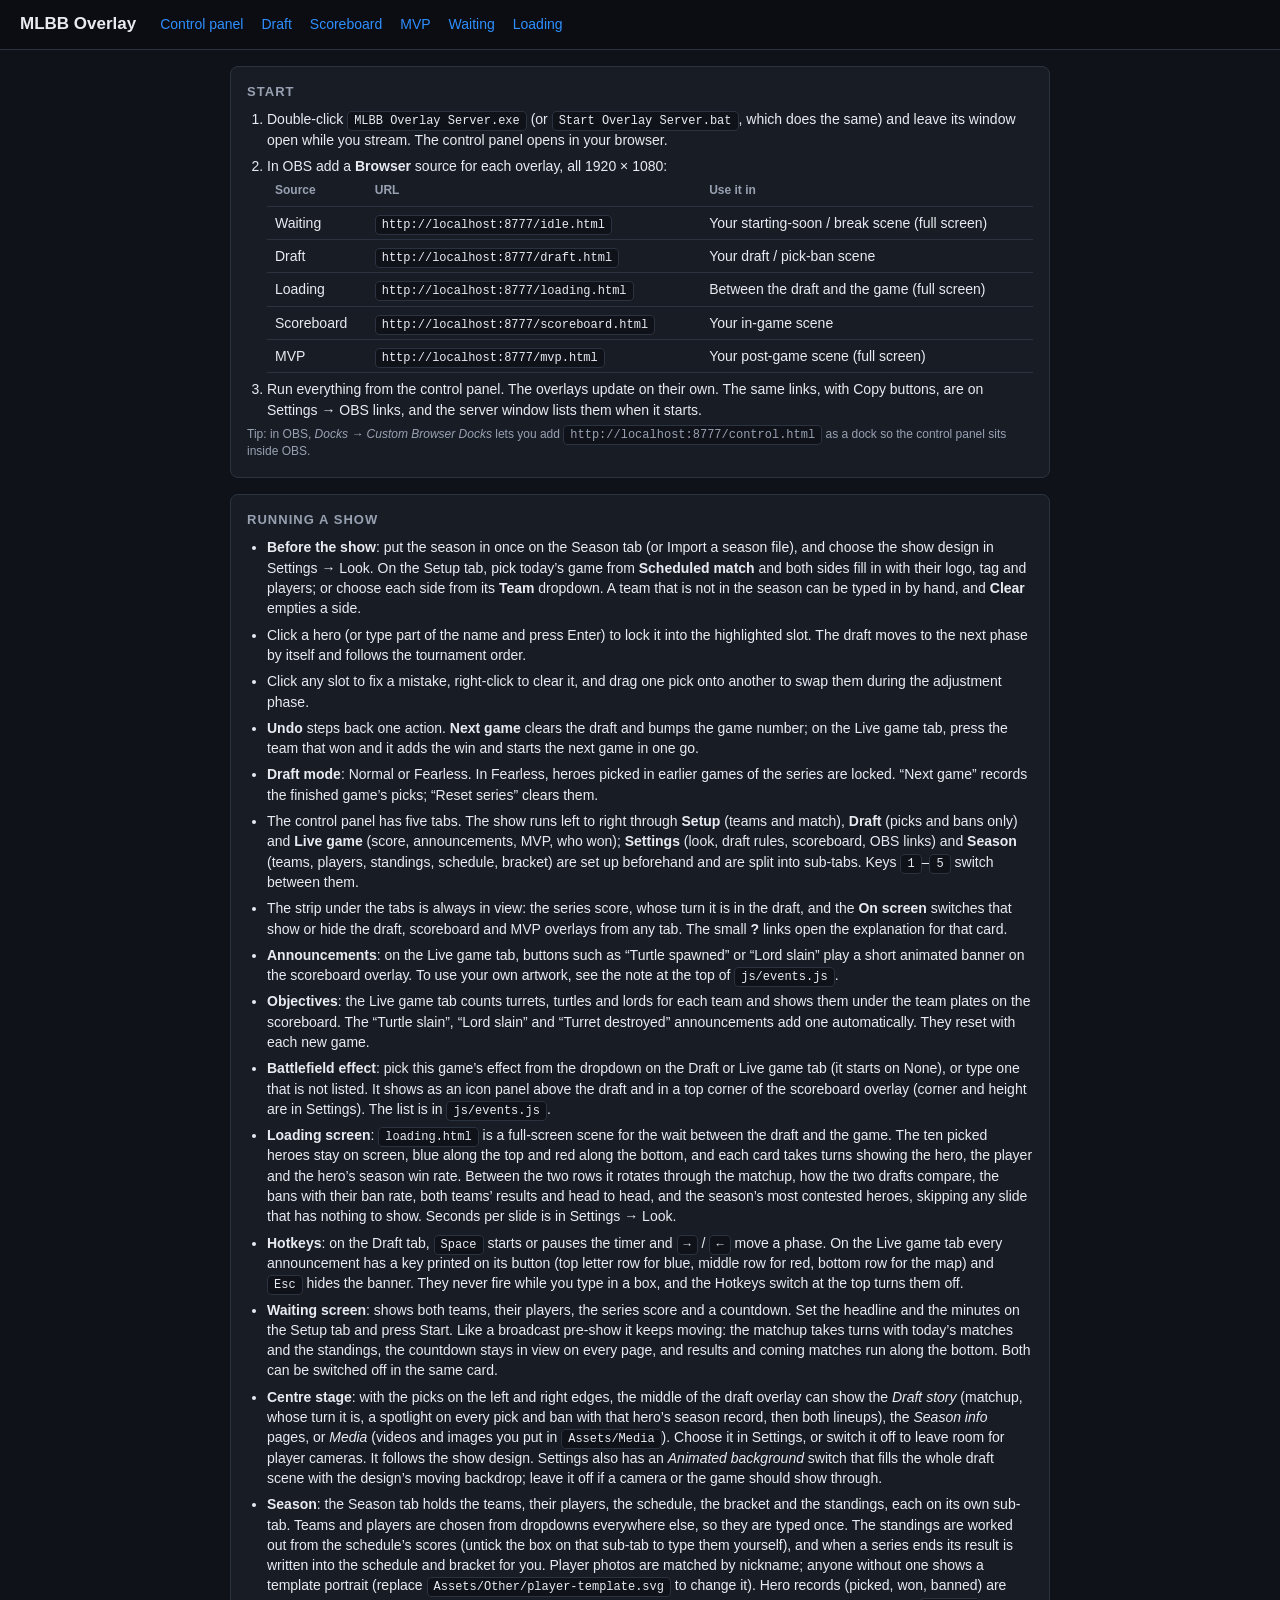
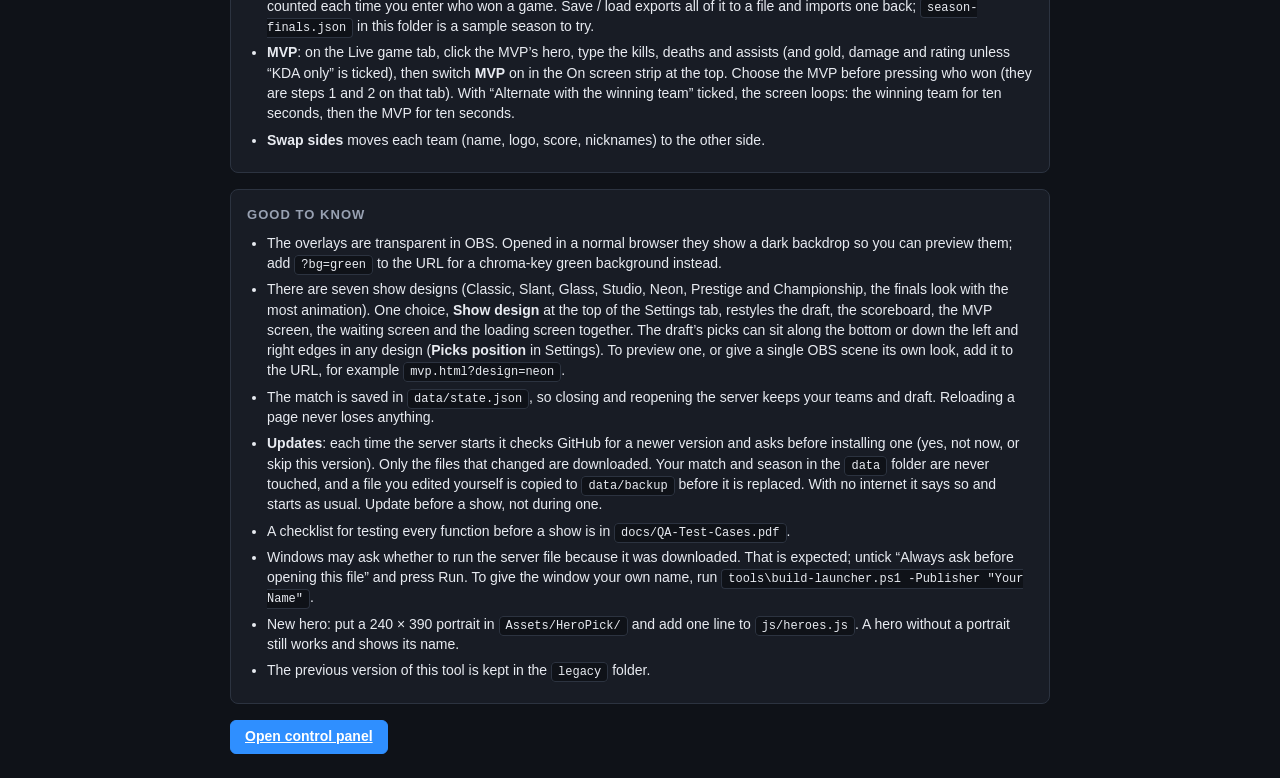
==== commit 7e672432: "Named launcher, update check on start, and an up-to-date setup guide - MLBB Overlay Server.exe: a ti" ====
--- a/index.html
+++ b/index.html
@@ -7,6 +7,9 @@
     <link rel="stylesheet" href="css/control.css">
     <style>
         main { max-width: 860px; }
+        /* this page's header is one simple row, unlike the control panel's two */
+        .topbar { display: flex; align-items: center; gap: 10px 24px; flex-wrap: wrap; padding: 12px 20px; }
+        .topbar nav { display: flex; gap: 6px 18px; flex-wrap: wrap; }
         .card h2 { margin-bottom: 8px; }
         ol, ul { margin: 0; padding-left: 20px; }
         li { margin: 6px 0; }
@@ -22,32 +25,37 @@
     <h1>MLBB Overlay</h1>
     <nav>
         <a href="control.html">Control panel</a>
-        <a href="draft.html" target="_blank">Draft overlay</a>
-        <a href="scoreboard.html" target="_blank">Scoreboard overlay</a>
+        <a href="draft.html" target="_blank">Draft</a>
+        <a href="scoreboard.html" target="_blank">Scoreboard</a>
+        <a href="mvp.html" target="_blank">MVP</a>
+        <a href="idle.html" target="_blank">Waiting</a>
+        <a href="loading.html" target="_blank">Loading</a>
     </nav>
 </header>
 <main>
     <div class="card">
         <h2>Start</h2>
         <ol>
-            <li>Double-click <code>Start Overlay Server.bat</code> and leave its window open while you stream. The control panel opens in your browser.</li>
+            <li>Double-click <code>MLBB Overlay Server.exe</code> (or <code>Start Overlay Server.bat</code>, which does the same) and leave its window open while you stream. The control panel opens in your browser.</li>
             <li>In OBS add a <b>Browser</b> source for each overlay, all 1920 × 1080:
                 <table>
                     <tr><th>Source</th><th>URL</th><th>Use it in</th></tr>
+                    <tr><td>Waiting</td><td><code>http://localhost:8777/idle.html</code></td><td>Your starting-soon / break scene (full screen)</td></tr>
                     <tr><td>Draft</td><td><code>http://localhost:8777/draft.html</code></td><td>Your draft / pick-ban scene</td></tr>
+                    <tr><td>Loading</td><td><code>http://localhost:8777/loading.html</code></td><td>Between the draft and the game (full screen)</td></tr>
                     <tr><td>Scoreboard</td><td><code>http://localhost:8777/scoreboard.html</code></td><td>Your in-game scene</td></tr>
                     <tr><td>MVP</td><td><code>http://localhost:8777/mvp.html</code></td><td>Your post-game scene (full screen)</td></tr>
-                    <tr><td>Waiting</td><td><code>http://localhost:8777/idle.html</code></td><td>Your starting-soon / break scene (full screen)</td></tr>
                 </table>
             </li>
-            <li>Run everything from the control panel. The overlays update on their own.</li>
+            <li>Run everything from the control panel. The overlays update on their own. The same links, with Copy buttons, are on Settings &rarr; OBS links, and the server window lists them when it starts.</li>
         </ol>
         <p class="hint">Tip: in OBS, <i>Docks → Custom Browser Docks</i> lets you add <code>http://localhost:8777/control.html</code> as a dock so the control panel sits inside OBS.</p>
     </div>
 
     <div class="card">
-        <h2>Running a draft</h2>
+        <h2>Running a show</h2>
         <ul>
+            <li><b>Before the show</b>: put the season in once on the Season tab (or Import a season file), and choose the show design in Settings &rarr; Look. On the Setup tab, pick today&rsquo;s game from <b>Scheduled match</b> and both sides fill in with their logo, tag and players; or choose each side from its <b>Team</b> dropdown. A team that is not in the season can be typed in by hand, and <b>Clear</b> empties a side.</li>
             <li>Click a hero (or type part of the name and press Enter) to lock it into the highlighted slot. The draft moves to the next phase by itself and follows the tournament order.</li>
             <li>Click any slot to fix a mistake, right-click to clear it, and drag one pick onto another to swap them during the adjustment phase.</li>
             <li><b>Undo</b> steps back one action. <b>Next game</b> clears the draft and bumps the game number; on the Live game tab, press the team that won and it adds the win and starts the next game in one go.</li>
@@ -59,9 +67,9 @@
             <li><b>Battlefield effect</b>: pick this game’s effect from the dropdown on the Draft or Live game tab (it starts on None), or type one that is not listed. It shows as an icon panel above the draft and in a top corner of the scoreboard overlay (corner and height are in Settings). The list is in <code>js/events.js</code>.</li>
             <li><b>Loading screen</b>: <code>loading.html</code> is a full-screen scene for the wait between the draft and the game. The ten picked heroes stay on screen, blue along the top and red along the bottom, and each card takes turns showing the hero, the player and the hero&rsquo;s season win rate. Between the two rows it rotates through the matchup, how the two drafts compare, the bans with their ban rate, both teams&rsquo; results and head to head, and the season&rsquo;s most contested heroes, skipping any slide that has nothing to show. Seconds per slide is in Settings &rarr; Look.</li>
             <li><b>Hotkeys</b>: on the Draft tab, <code>Space</code> starts or pauses the timer and <code>&rarr;</code> / <code>&larr;</code> move a phase. On the Live game tab every announcement has a key printed on its button (top letter row for blue, middle row for red, bottom row for the map) and <code>Esc</code> hides the banner. They never fire while you type in a box, and the Hotkeys switch at the top turns them off.</li>
-            <li><b>Waiting screen</b>: shows both teams, their players, the series score and a countdown. Set the headline and the minutes on the Setup tab and press “Start countdown”.</li>
+            <li><b>Waiting screen</b>: shows both teams, their players, the series score and a countdown. Set the headline and the minutes on the Setup tab and press Start. Like a broadcast pre-show it keeps moving: the matchup takes turns with today&rsquo;s matches and the standings, the countdown stays in view on every page, and results and coming matches run along the bottom. Both can be switched off in the same card.</li>
             <li><b>Centre stage</b>: with the picks on the left and right edges, the middle of the draft overlay can show the <i>Draft story</i> (matchup, whose turn it is, a spotlight on every pick and ban with that hero’s season record, then both lineups), the <i>Season info</i> pages, or <i>Media</i> (videos and images you put in <code>Assets/Media</code>). Choose it in Settings, or switch it off to leave room for player cameras. It follows the show design. Settings also has an <i>Animated background</i> switch that fills the whole draft scene with the design’s moving backdrop; leave it off if a camera or the game should show through.</li>
-            <li><b>Season</b>: enter standings, the schedule and the bracket on the Season tab. Teams and their players are created there too, and the Setup tab can drop a whole season team onto a side. Player photos are matched by nickname; anyone without one shows a template portrait (replace <code>Assets/Other/player-template.svg</code> to change it). Hero records (picked, won, banned) are counted for you each time you enter who won a game. Export saves all of it to a file; Import loads one back.</li>
+            <li><b>Season</b>: the Season tab holds the teams, their players, the schedule, the bracket and the standings, each on its own sub-tab. Teams and players are chosen from dropdowns everywhere else, so they are typed once. The standings are worked out from the schedule&rsquo;s scores (untick the box on that sub-tab to type them yourself), and when a series ends its result is written into the schedule and bracket for you. Player photos are matched by nickname; anyone without one shows a template portrait (replace <code>Assets/Other/player-template.svg</code> to change it). Hero records (picked, won, banned) are counted each time you enter who won a game. Save / load exports all of it to a file and imports one back; <code>season-finals.json</code> in this folder is a sample season to try.</li>
             <li><b>MVP</b>: on the Live game tab, click the MVP’s hero, type the kills, deaths and assists (and gold, damage and rating unless “KDA only” is ticked), then switch <b>MVP</b> on in the On screen strip at the top. Choose the MVP before pressing who won (they are steps 1 and 2 on that tab). With “Alternate with the winning team” ticked, the screen loops: the winning team for ten seconds, then the MVP for ten seconds.</li>
             <li><b>Swap sides</b> moves each team (name, logo, score, nicknames) to the other side.</li>
         </ul>
@@ -71,8 +79,11 @@
         <h2>Good to know</h2>
         <ul>
             <li>The overlays are transparent in OBS. Opened in a normal browser they show a dark backdrop so you can preview them; add <code>?bg=green</code> to the URL for a chroma-key green background instead.</li>
-            <li>There are seven show designs (Classic, Slant, Glass, Studio, Neon, Prestige and Championship, the finals look with the most animation). One choice, <b>Show design</b> at the top of the Settings tab, restyles the draft, the scoreboard and the MVP screen together. The draft’s picks can sit along the bottom or down the left and right edges in any design (<b>Picks position</b> in Settings). To preview one, or give a single OBS scene its own look, add it to the URL, for example <code>mvp.html?design=neon</code>.</li>
-            <li>The match is saved in <code>data/state.json</code>, so closing and reopening the server keeps your teams and draft.</li>
+            <li>There are seven show designs (Classic, Slant, Glass, Studio, Neon, Prestige and Championship, the finals look with the most animation). One choice, <b>Show design</b> at the top of the Settings tab, restyles the draft, the scoreboard, the MVP screen, the waiting screen and the loading screen together. The draft’s picks can sit along the bottom or down the left and right edges in any design (<b>Picks position</b> in Settings). To preview one, or give a single OBS scene its own look, add it to the URL, for example <code>mvp.html?design=neon</code>.</li>
+            <li>The match is saved in <code>data/state.json</code>, so closing and reopening the server keeps your teams and draft. Reloading a page never loses anything.</li>
+            <li><b>Updates</b>: each time the server starts it checks GitHub for a newer version and asks before installing one (yes, not now, or skip this version). Only the files that changed are downloaded. Your match and season in the <code>data</code> folder are never touched, and a file you edited yourself is copied to <code>data/backup</code> before it is replaced. With no internet it says so and starts as usual. Update before a show, not during one.</li>
+            <li>A checklist for testing every function before a show is in <code>docs/QA-Test-Cases.pdf</code>.</li>
+            <li>Windows may ask whether to run the server file because it was downloaded. That is expected; untick &ldquo;Always ask before opening this file&rdquo; and press Run. To give the window your own name, run <code>tools\build-launcher.ps1 -Publisher "Your Name"</code>.</li>
             <li>New hero: put a 240 × 390 portrait in <code>Assets/HeroPick/</code> and add one line to <code>js/heroes.js</code>. A hero without a portrait still works and shows its name.</li>
             <li>The previous version of this tool is kept in the <code>legacy</code> folder.</li>
         </ul>
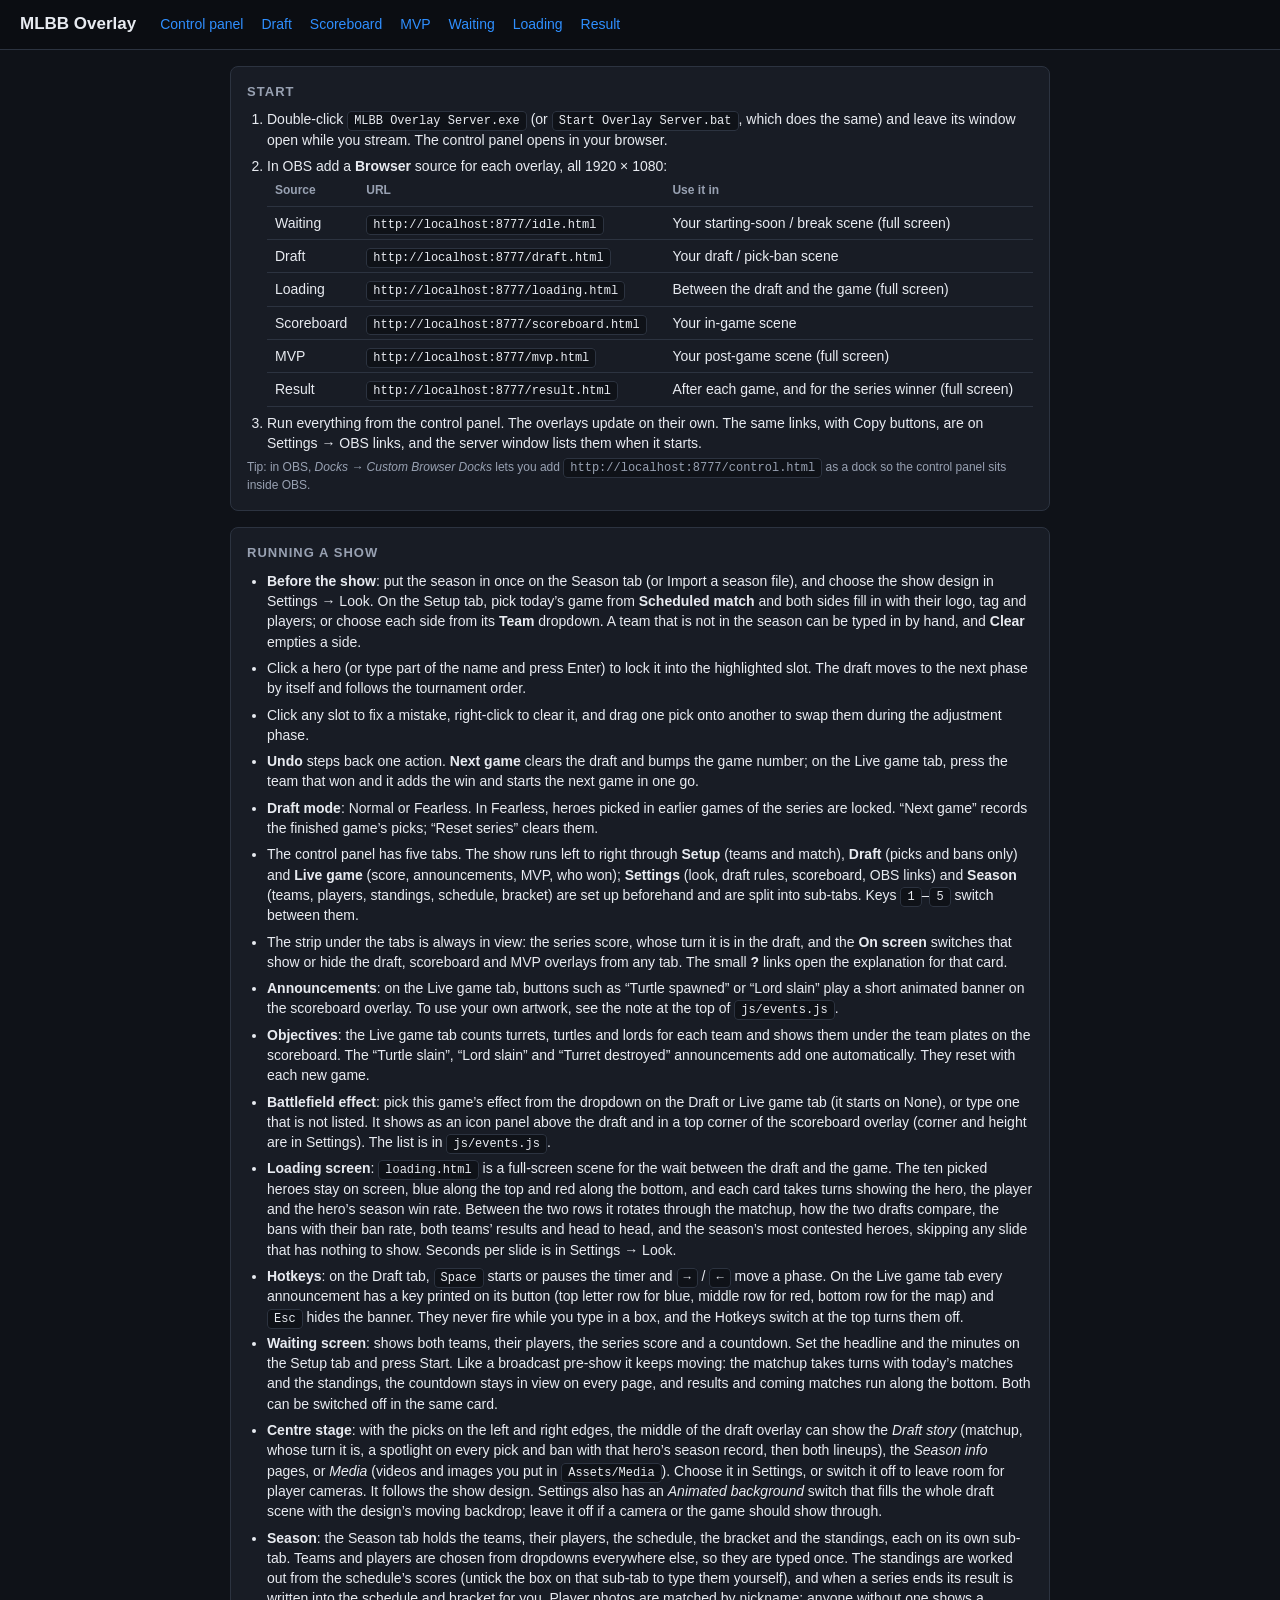
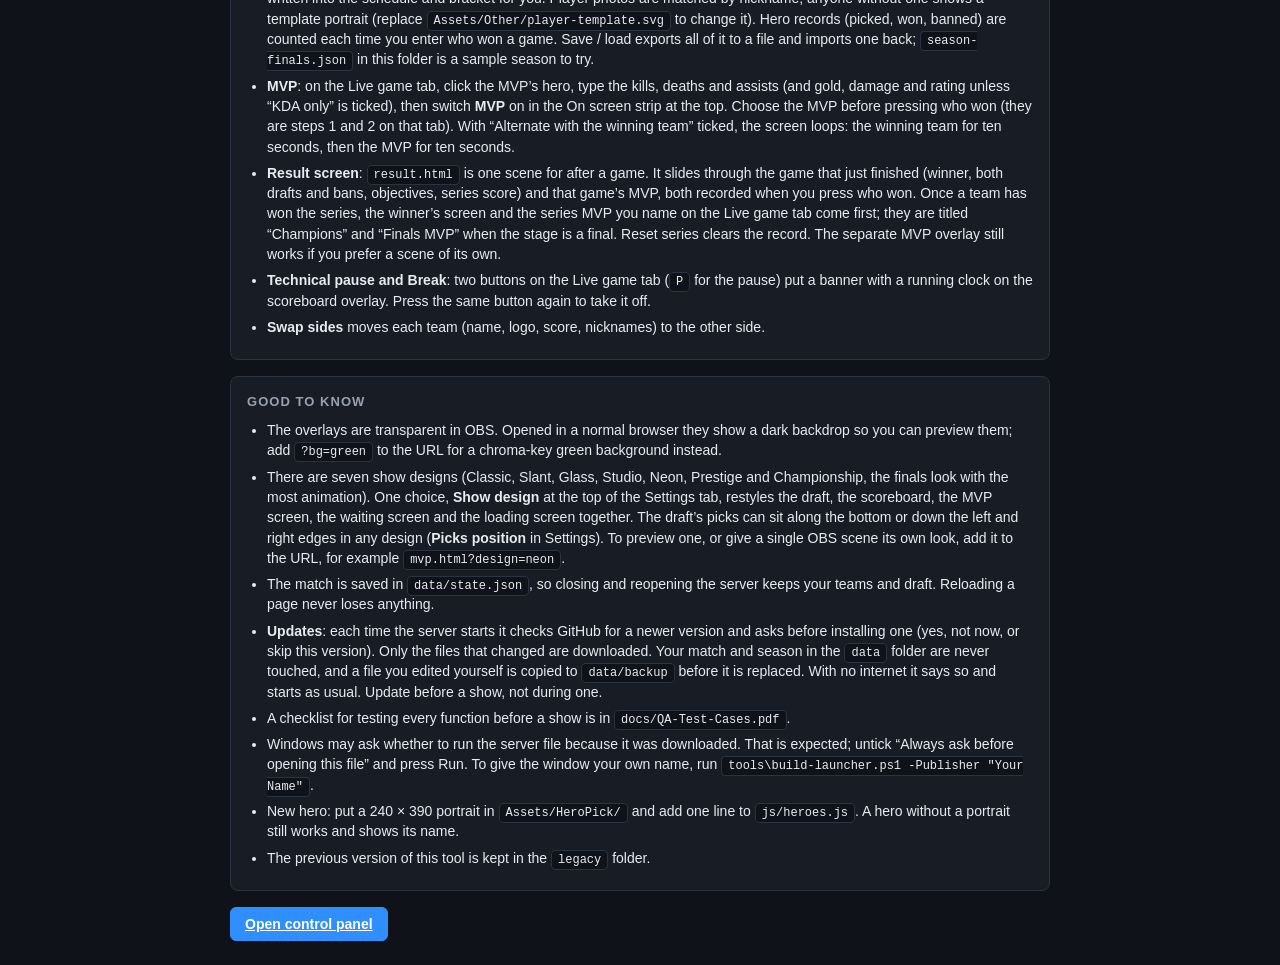
==== commit 5f529171: "Result screen, Finals MVP, pause and break banners - result.html: one scene for after a game. It sli" ====
--- a/index.html
+++ b/index.html
@@ -30,6 +30,7 @@
         <a href="mvp.html" target="_blank">MVP</a>
         <a href="idle.html" target="_blank">Waiting</a>
         <a href="loading.html" target="_blank">Loading</a>
+        <a href="result.html" target="_blank">Result</a>
     </nav>
 </header>
 <main>
@@ -45,6 +46,7 @@
                     <tr><td>Loading</td><td><code>http://localhost:8777/loading.html</code></td><td>Between the draft and the game (full screen)</td></tr>
                     <tr><td>Scoreboard</td><td><code>http://localhost:8777/scoreboard.html</code></td><td>Your in-game scene</td></tr>
                     <tr><td>MVP</td><td><code>http://localhost:8777/mvp.html</code></td><td>Your post-game scene (full screen)</td></tr>
+                    <tr><td>Result</td><td><code>http://localhost:8777/result.html</code></td><td>After each game, and for the series winner (full screen)</td></tr>
                 </table>
             </li>
             <li>Run everything from the control panel. The overlays update on their own. The same links, with Copy buttons, are on Settings &rarr; OBS links, and the server window lists them when it starts.</li>
@@ -71,6 +73,8 @@
             <li><b>Centre stage</b>: with the picks on the left and right edges, the middle of the draft overlay can show the <i>Draft story</i> (matchup, whose turn it is, a spotlight on every pick and ban with that hero’s season record, then both lineups), the <i>Season info</i> pages, or <i>Media</i> (videos and images you put in <code>Assets/Media</code>). Choose it in Settings, or switch it off to leave room for player cameras. It follows the show design. Settings also has an <i>Animated background</i> switch that fills the whole draft scene with the design’s moving backdrop; leave it off if a camera or the game should show through.</li>
             <li><b>Season</b>: the Season tab holds the teams, their players, the schedule, the bracket and the standings, each on its own sub-tab. Teams and players are chosen from dropdowns everywhere else, so they are typed once. The standings are worked out from the schedule&rsquo;s scores (untick the box on that sub-tab to type them yourself), and when a series ends its result is written into the schedule and bracket for you. Player photos are matched by nickname; anyone without one shows a template portrait (replace <code>Assets/Other/player-template.svg</code> to change it). Hero records (picked, won, banned) are counted each time you enter who won a game. Save / load exports all of it to a file and imports one back; <code>season-finals.json</code> in this folder is a sample season to try.</li>
             <li><b>MVP</b>: on the Live game tab, click the MVP’s hero, type the kills, deaths and assists (and gold, damage and rating unless “KDA only” is ticked), then switch <b>MVP</b> on in the On screen strip at the top. Choose the MVP before pressing who won (they are steps 1 and 2 on that tab). With “Alternate with the winning team” ticked, the screen loops: the winning team for ten seconds, then the MVP for ten seconds.</li>
+            <li><b>Result screen</b>: <code>result.html</code> is one scene for after a game. It slides through the game that just finished (winner, both drafts and bans, objectives, series score) and that game&rsquo;s MVP, both recorded when you press who won. Once a team has won the series, the winner&rsquo;s screen and the series MVP you name on the Live game tab come first; they are titled &ldquo;Champions&rdquo; and &ldquo;Finals MVP&rdquo; when the stage is a final. Reset series clears the record. The separate MVP overlay still works if you prefer a scene of its own.</li>
+            <li><b>Technical pause and Break</b>: two buttons on the Live game tab (<code>P</code> for the pause) put a banner with a running clock on the scoreboard overlay. Press the same button again to take it off.</li>
             <li><b>Swap sides</b> moves each team (name, logo, score, nicknames) to the other side.</li>
         </ul>
     </div>
--- a/css/control.css
+++ b/css/control.css
@@ -670,3 +670,12 @@
 .btn.primary[data-key]::after, .btn.strong[data-key]::after { color: inherit; background: rgba(0, 0, 0, 0.18); border-color: rgba(0, 0, 0, 0.25); }
 body.no-keys .ebtn kbd, body.no-keys .btn[data-key]::after { display: none; }
 .now.keys { margin-left: 0; }
+
+/* ---- live game: holds (technical pause, break) ---- */
+.holds { display: grid; grid-template-columns: 1fr 1fr; gap: 10px; margin-top: 12px; padding-top: 12px; border-top: 1px solid var(--line); }
+.btn.hold { height: 44px; justify-content: flex-start; border-left: 5px solid var(--gold); font-size: 14px; overflow: hidden; }
+.btn.hold.live { background: var(--gold); border-color: var(--gold); color: #1b1400; animation: hold-blink 1.4s ease-in-out infinite; }
+.btn.hold.live::after { color: inherit; background: rgba(0, 0, 0, 0.14); border-color: rgba(0, 0, 0, 0.2); }
+@keyframes hold-blink { 50% { filter: brightness(0.86); } }
+.now-hold { padding: 3px 12px; font-size: 13px; font-weight: 700; letter-spacing: 0.06em; text-transform: uppercase; color: #1b1400; background: var(--gold); border-radius: 999px; font-variant-numeric: tabular-nums; }
+.result-link { margin-top: 12px; }
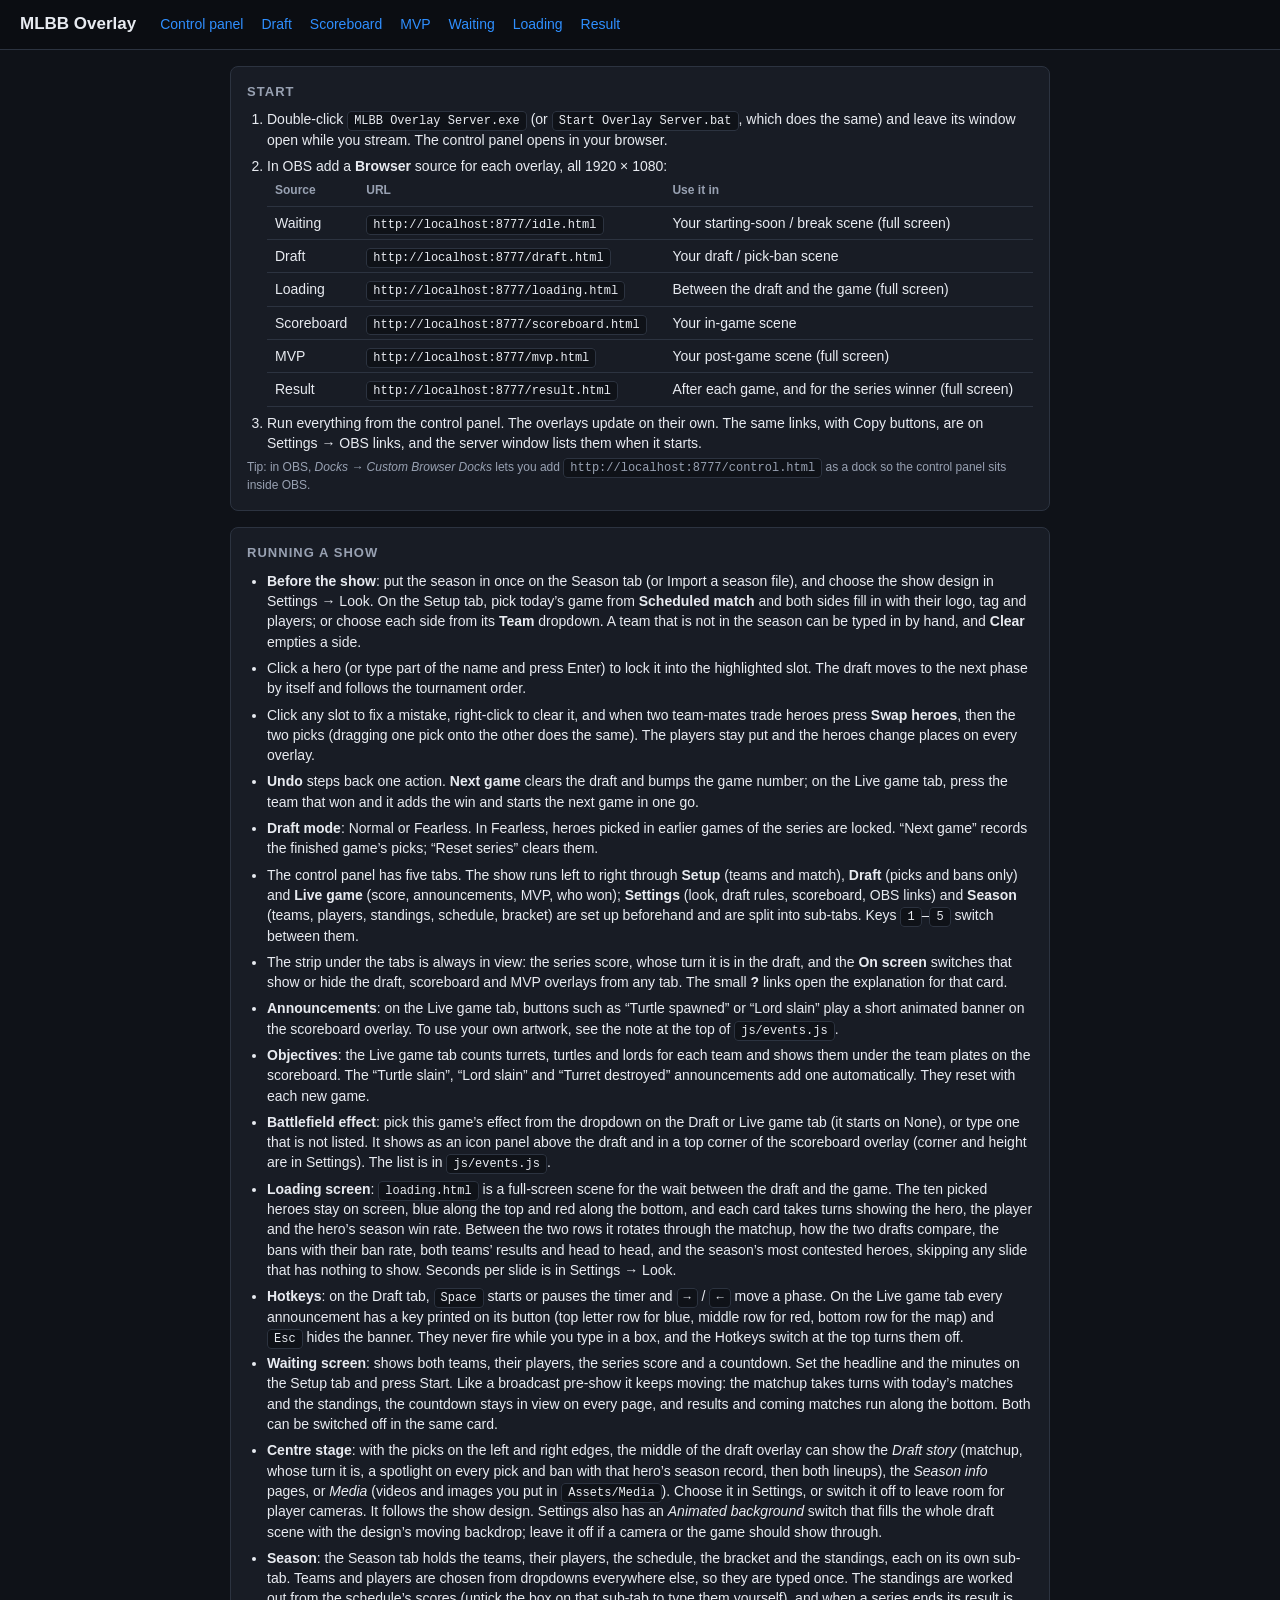
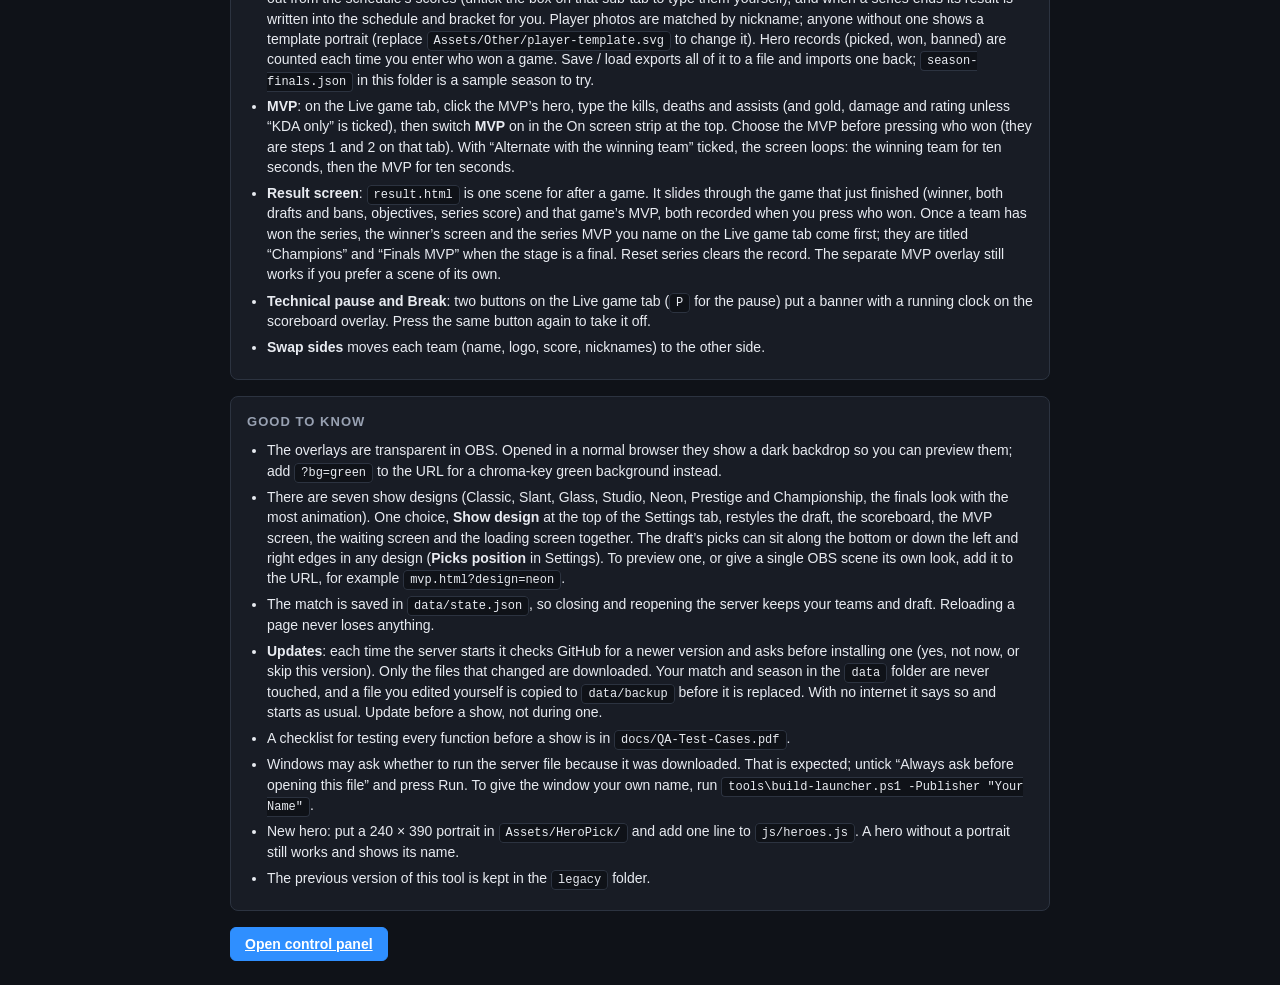
==== commit 2651dc93: "Swap heroes between team-mates; bottom bar keeps its height; long names in every look - Draft: a Swa" ====
--- a/index.html
+++ b/index.html
@@ -59,7 +59,7 @@
         <ul>
             <li><b>Before the show</b>: put the season in once on the Season tab (or Import a season file), and choose the show design in Settings &rarr; Look. On the Setup tab, pick today&rsquo;s game from <b>Scheduled match</b> and both sides fill in with their logo, tag and players; or choose each side from its <b>Team</b> dropdown. A team that is not in the season can be typed in by hand, and <b>Clear</b> empties a side.</li>
             <li>Click a hero (or type part of the name and press Enter) to lock it into the highlighted slot. The draft moves to the next phase by itself and follows the tournament order.</li>
-            <li>Click any slot to fix a mistake, right-click to clear it, and drag one pick onto another to swap them during the adjustment phase.</li>
+            <li>Click any slot to fix a mistake, right-click to clear it, and when two team-mates trade heroes press <b>Swap heroes</b>, then the two picks (dragging one pick onto the other does the same). The players stay put and the heroes change places on every overlay.</li>
             <li><b>Undo</b> steps back one action. <b>Next game</b> clears the draft and bumps the game number; on the Live game tab, press the team that won and it adds the win and starts the next game in one go.</li>
             <li><b>Draft mode</b>: Normal or Fearless. In Fearless, heroes picked in earlier games of the series are locked. “Next game” records the finished game’s picks; “Reset series” clears them.</li>
             <li>The control panel has five tabs. The show runs left to right through <b>Setup</b> (teams and match), <b>Draft</b> (picks and bans only) and <b>Live game</b> (score, announcements, MVP, who won); <b>Settings</b> (look, draft rules, scoreboard, OBS links) and <b>Season</b> (teams, players, standings, schedule, bracket) are set up beforehand and are split into sub-tabs. Keys <code>1</code>–<code>5</code> switch between them.</li>
--- a/css/control.css
+++ b/css/control.css
@@ -679,3 +679,10 @@
 @keyframes hold-blink { 50% { filter: brightness(0.86); } }
 .now-hold { padding: 3px 12px; font-size: 13px; font-weight: 700; letter-spacing: 0.06em; text-transform: uppercase; color: #1b1400; background: var(--gold); border-radius: 999px; font-variant-numeric: tabular-nums; }
 .result-link { margin-top: 12px; }
+
+/* ---- Draft: swap heroes between two team-mates ---- */
+#swap-toggle.on { color: #0b0e14; background: var(--gold); border-color: var(--gold); }
+.swap-note { margin: 8px 0 0; padding: 8px 12px; font-size: 14px; border-left: 4px solid var(--gold); background: rgba(255, 201, 77, 0.1); }
+body.swapping .slot.ban, body.swapping .slot.pick:not(.filled), body.swapping #hero-grid, body.swapping .slot.pick.swap-off { opacity: 0.35; }
+body.swapping .slot.pick.filled:not(.swap-off) { cursor: pointer; border-color: var(--gold); border-style: dashed; }
+body.swapping .slot.pick.swap-first { border-style: solid; box-shadow: 0 0 0 3px rgba(255, 201, 77, 0.55); }
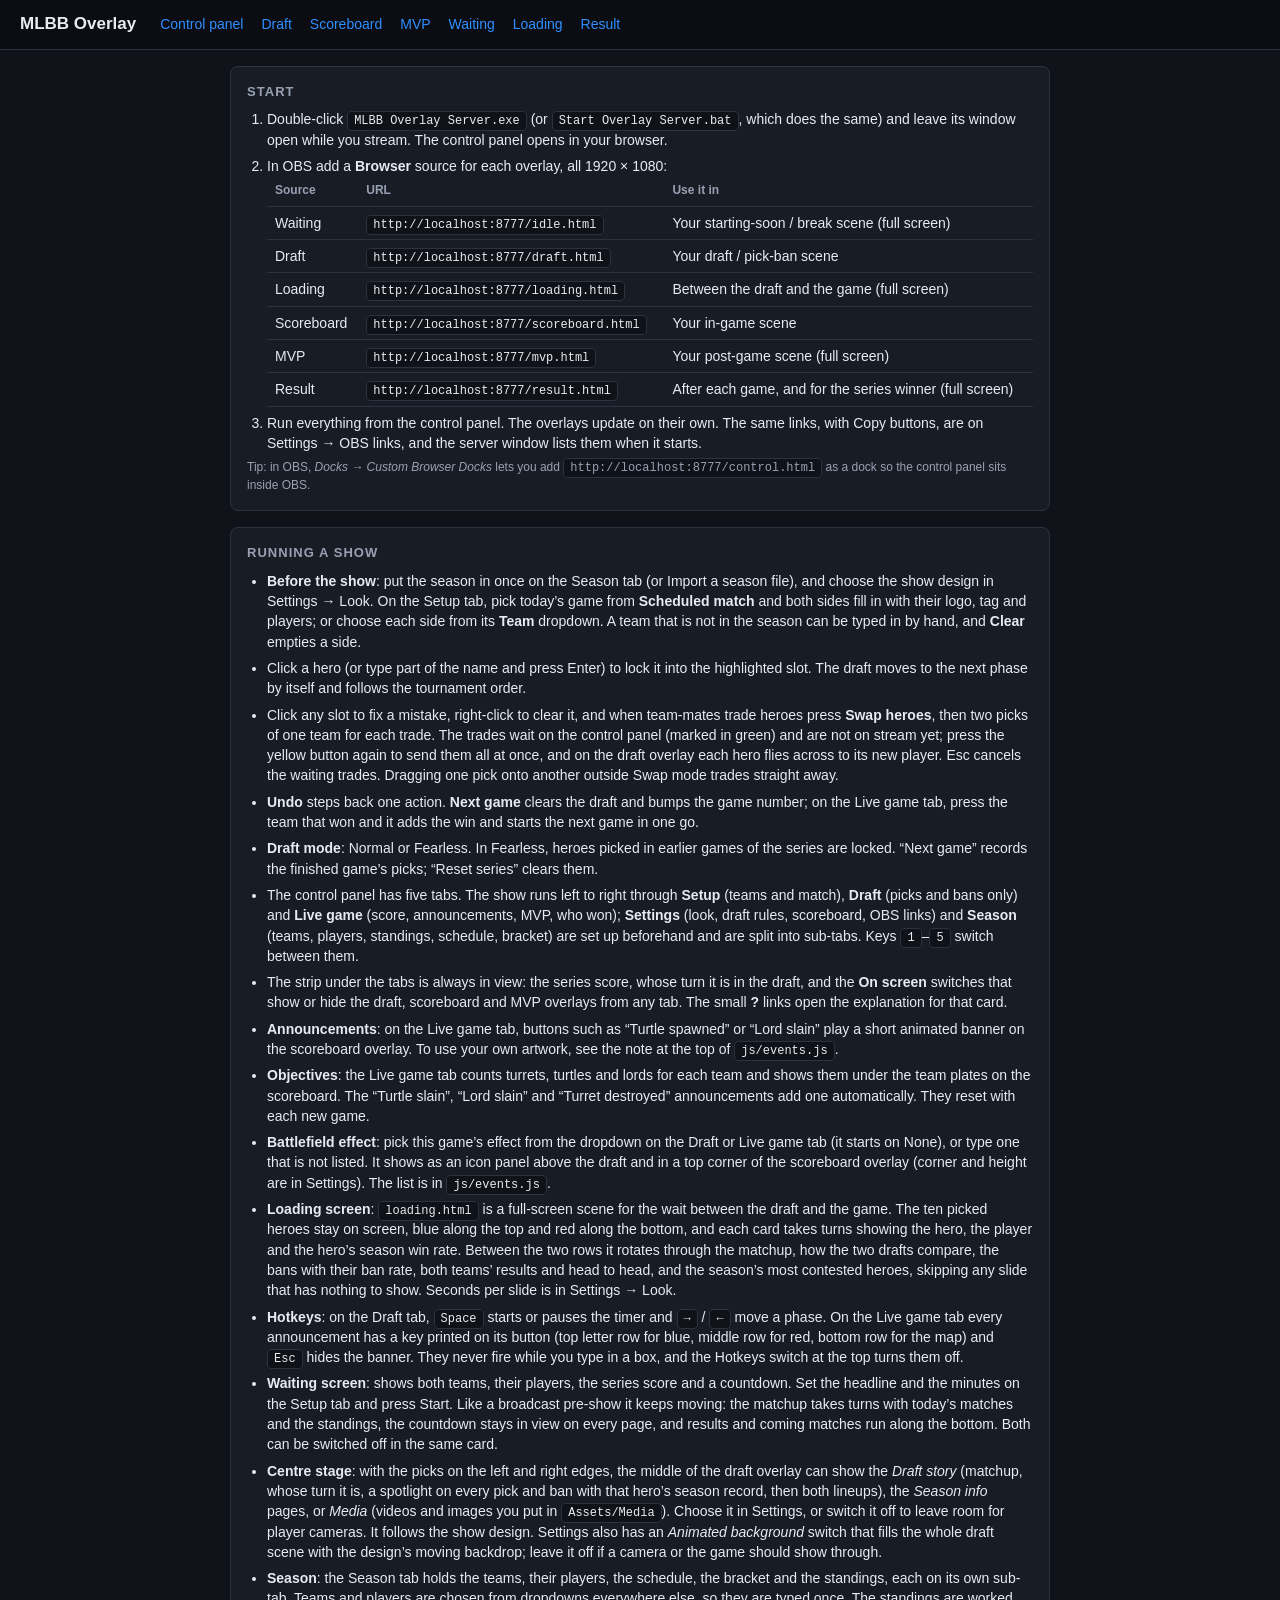
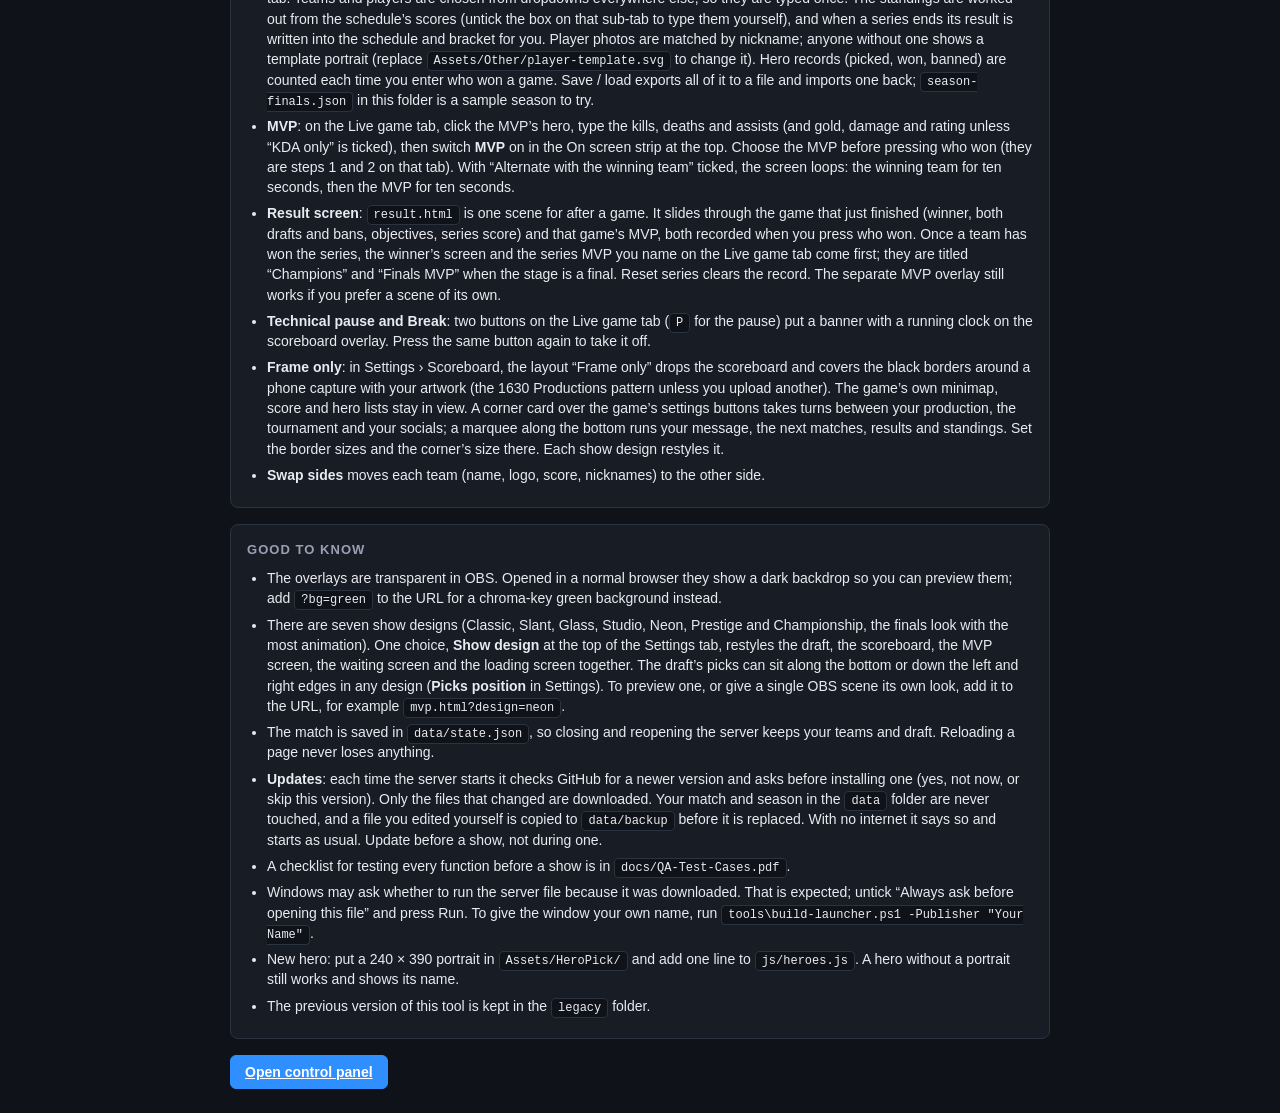
==== commit d2b6850e: "Frame only layout; trades go on stream together with a flying animation - Scoreboard layout "Frame o" ====
--- a/index.html
+++ b/index.html
@@ -59,7 +59,7 @@
         <ul>
             <li><b>Before the show</b>: put the season in once on the Season tab (or Import a season file), and choose the show design in Settings &rarr; Look. On the Setup tab, pick today&rsquo;s game from <b>Scheduled match</b> and both sides fill in with their logo, tag and players; or choose each side from its <b>Team</b> dropdown. A team that is not in the season can be typed in by hand, and <b>Clear</b> empties a side.</li>
             <li>Click a hero (or type part of the name and press Enter) to lock it into the highlighted slot. The draft moves to the next phase by itself and follows the tournament order.</li>
-            <li>Click any slot to fix a mistake, right-click to clear it, and when two team-mates trade heroes press <b>Swap heroes</b>, then the two picks (dragging one pick onto the other does the same). The players stay put and the heroes change places on every overlay.</li>
+            <li>Click any slot to fix a mistake, right-click to clear it, and when team-mates trade heroes press <b>Swap heroes</b>, then two picks of one team for each trade. The trades wait on the control panel (marked in green) and are not on stream yet; press the yellow button again to send them all at once, and on the draft overlay each hero flies across to its new player. Esc cancels the waiting trades. Dragging one pick onto another outside Swap mode trades straight away.</li>
             <li><b>Undo</b> steps back one action. <b>Next game</b> clears the draft and bumps the game number; on the Live game tab, press the team that won and it adds the win and starts the next game in one go.</li>
             <li><b>Draft mode</b>: Normal or Fearless. In Fearless, heroes picked in earlier games of the series are locked. “Next game” records the finished game’s picks; “Reset series” clears them.</li>
             <li>The control panel has five tabs. The show runs left to right through <b>Setup</b> (teams and match), <b>Draft</b> (picks and bans only) and <b>Live game</b> (score, announcements, MVP, who won); <b>Settings</b> (look, draft rules, scoreboard, OBS links) and <b>Season</b> (teams, players, standings, schedule, bracket) are set up beforehand and are split into sub-tabs. Keys <code>1</code>–<code>5</code> switch between them.</li>
@@ -75,6 +75,7 @@
             <li><b>MVP</b>: on the Live game tab, click the MVP’s hero, type the kills, deaths and assists (and gold, damage and rating unless “KDA only” is ticked), then switch <b>MVP</b> on in the On screen strip at the top. Choose the MVP before pressing who won (they are steps 1 and 2 on that tab). With “Alternate with the winning team” ticked, the screen loops: the winning team for ten seconds, then the MVP for ten seconds.</li>
             <li><b>Result screen</b>: <code>result.html</code> is one scene for after a game. It slides through the game that just finished (winner, both drafts and bans, objectives, series score) and that game&rsquo;s MVP, both recorded when you press who won. Once a team has won the series, the winner&rsquo;s screen and the series MVP you name on the Live game tab come first; they are titled &ldquo;Champions&rdquo; and &ldquo;Finals MVP&rdquo; when the stage is a final. Reset series clears the record. The separate MVP overlay still works if you prefer a scene of its own.</li>
             <li><b>Technical pause and Break</b>: two buttons on the Live game tab (<code>P</code> for the pause) put a banner with a running clock on the scoreboard overlay. Press the same button again to take it off.</li>
+            <li><b>Frame only</b>: in Settings &rsaquo; Scoreboard, the layout &ldquo;Frame only&rdquo; drops the scoreboard and covers the black borders around a phone capture with your artwork (the 1630 Productions pattern unless you upload another). The game&rsquo;s own minimap, score and hero lists stay in view. A corner card over the game&rsquo;s settings buttons takes turns between your production, the tournament and your socials; a marquee along the bottom runs your message, the next matches, results and standings. Set the border sizes and the corner&rsquo;s size there. Each show design restyles it.</li>
             <li><b>Swap sides</b> moves each team (name, logo, score, nicknames) to the other side.</li>
         </ul>
     </div>
--- a/css/control.css
+++ b/css/control.css
@@ -686,3 +686,8 @@
 body.swapping .slot.ban, body.swapping .slot.pick:not(.filled), body.swapping #hero-grid, body.swapping .slot.pick.swap-off { opacity: 0.35; }
 body.swapping .slot.pick.filled:not(.swap-off) { cursor: pointer; border-color: var(--gold); border-style: dashed; }
 body.swapping .slot.pick.swap-first { border-style: solid; box-shadow: 0 0 0 3px rgba(255, 201, 77, 0.55); }
+/* Live tab: Reset series under the game number, with its Undo beside it */
+.reset-row { display: flex; gap: 8px; justify-content: center; margin-top: 6px; }
+.reset-row .btn { padding: 6px 12px; font-size: 13px; }
+/* a pick whose trade is waiting to go on stream */
+body.swapping .slot.pick.swap-moved { border-style: solid; border-color: #4fd17a; box-shadow: 0 0 0 3px rgba(79, 209, 122, 0.4); }
